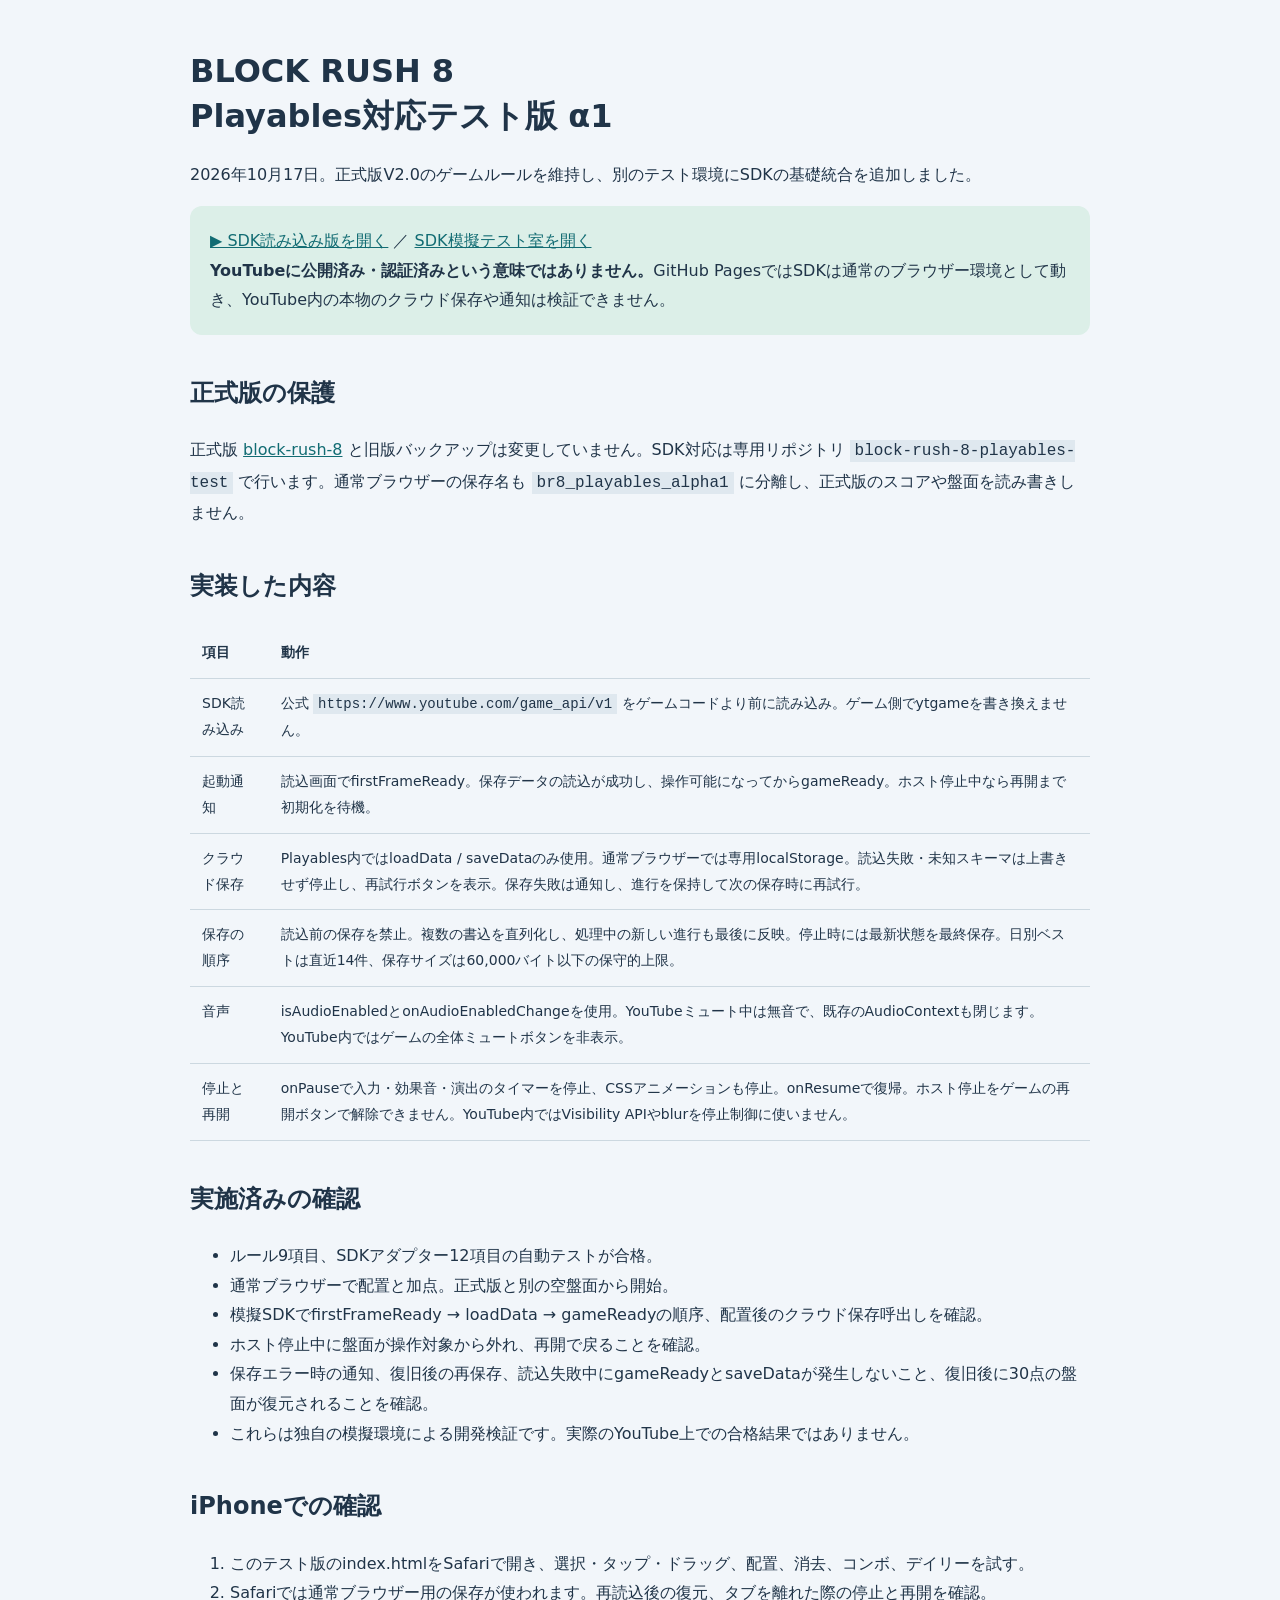
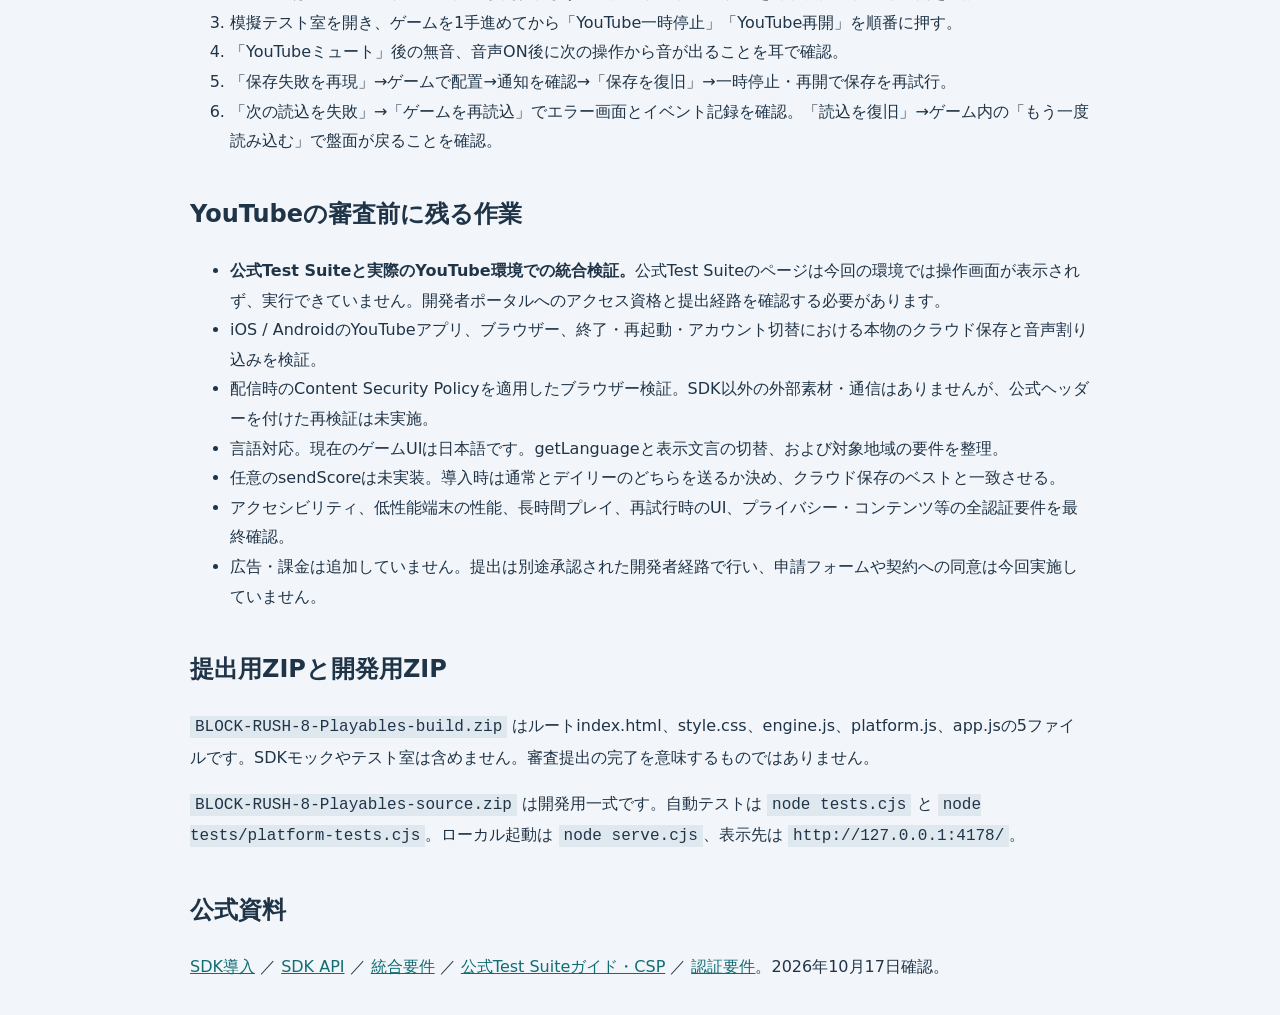
==== GUIDE.html @ 1813495d "Add isolated Playables SDK integration alpha and test lab" ====
<!doctype html><html lang="ja"><meta charset="utf-8"><meta name="viewport" content="width=device-width,initial-scale=1"><title>BLOCK RUSH 8 — Playables対応テストガイド</title><style>body{max-width:900px;margin:auto;padding:28px;font:16px/1.85 system-ui;background:#f2f6fa;color:#203448}a{color:#126c73}h1{line-height:1.4}h2{margin-top:36px}table{border-collapse:collapse;width:100%;font-size:14px}td,th{text-align:left;vertical-align:top;padding:12px;border-bottom:1px solid #ccd8e0}code{background:#dfe8ef;padding:2px 5px}.note{background:#dcefe8;border-radius:12px;padding:20px}</style>
<h1>BLOCK RUSH 8<br>Playables対応テスト版 α1</h1><p>2026年10月17日。正式版V2.0のゲームルールを維持し、別のテスト環境にSDKの基礎統合を追加しました。</p><p class="note"><a href="index.html">▶ SDK読み込み版を開く</a> ／ <a href="sdk-lab.html">SDK模擬テスト室を開く</a><br><b>YouTubeに公開済み・認証済みという意味ではありません。</b>GitHub PagesではSDKは通常のブラウザー環境として動き、YouTube内の本物のクラウド保存や通知は検証できません。</p>
<h2>正式版の保護</h2><p>正式版 <a href="https://kazumoriasahi-wq.github.io/block-rush-8/">block-rush-8</a> と旧版バックアップは変更していません。SDK対応は専用リポジトリ <code>block-rush-8-playables-test</code> で行います。通常ブラウザーの保存名も <code>br8_playables_alpha1</code> に分離し、正式版のスコアや盤面を読み書きしません。</p>
<h2>実装した内容</h2><table><tr><th>項目</th><th>動作</th></tr><tr><td>SDK読み込み</td><td>公式 <code>https://www.youtube.com/game_api/v1</code> をゲームコードより前に読み込み。ゲーム側でytgameを書き換えません。</td></tr><tr><td>起動通知</td><td>読込画面でfirstFrameReady。保存データの読込が成功し、操作可能になってからgameReady。ホスト停止中なら再開まで初期化を待機。</td></tr><tr><td>クラウド保存</td><td>Playables内ではloadData / saveDataのみ使用。通常ブラウザーでは専用localStorage。読込失敗・未知スキーマは上書きせず停止し、再試行ボタンを表示。保存失敗は通知し、進行を保持して次の保存時に再試行。</td></tr><tr><td>保存の順序</td><td>読込前の保存を禁止。複数の書込を直列化し、処理中の新しい進行も最後に反映。停止時には最新状態を最終保存。日別ベストは直近14件、保存サイズは60,000バイト以下の保守的上限。</td></tr><tr><td>音声</td><td>isAudioEnabledとonAudioEnabledChangeを使用。YouTubeミュート中は無音で、既存のAudioContextも閉じます。YouTube内ではゲームの全体ミュートボタンを非表示。</td></tr><tr><td>停止と再開</td><td>onPauseで入力・効果音・演出のタイマーを停止、CSSアニメーションも停止。onResumeで復帰。ホスト停止をゲームの再開ボタンで解除できません。YouTube内ではVisibility APIやblurを停止制御に使いません。</td></tr></table>
<h2>実施済みの確認</h2><ul><li>ルール9項目、SDKアダプター12項目の自動テストが合格。</li><li>通常ブラウザーで配置と加点。正式版と別の空盤面から開始。</li><li>模擬SDKでfirstFrameReady → loadData → gameReadyの順序、配置後のクラウド保存呼出しを確認。</li><li>ホスト停止中に盤面が操作対象から外れ、再開で戻ることを確認。</li><li>保存エラー時の通知、復旧後の再保存、読込失敗中にgameReadyとsaveDataが発生しないこと、復旧後に30点の盤面が復元されることを確認。</li><li>これらは独自の模擬環境による開発検証です。実際のYouTube上での合格結果ではありません。</li></ul>
<h2>iPhoneでの確認</h2><ol><li>このテスト版のindex.htmlをSafariで開き、選択・タップ・ドラッグ、配置、消去、コンボ、デイリーを試す。</li><li>Safariでは通常ブラウザー用の保存が使われます。再読込後の復元、タブを離れた際の停止と再開を確認。</li><li>模擬テスト室を開き、ゲームを1手進めてから「YouTube一時停止」「YouTube再開」を順番に押す。</li><li>「YouTubeミュート」後の無音、音声ON後に次の操作から音が出ることを耳で確認。</li><li>「保存失敗を再現」→ゲームで配置→通知を確認→「保存を復旧」→一時停止・再開で保存を再試行。</li><li>「次の読込を失敗」→「ゲームを再読込」でエラー画面とイベント記録を確認。「読込を復旧」→ゲーム内の「もう一度読み込む」で盤面が戻ることを確認。</li></ol>
<h2>YouTubeの審査前に残る作業</h2><ul><li><b>公式Test Suiteと実際のYouTube環境での統合検証。</b>公式Test Suiteのページは今回の環境では操作画面が表示されず、実行できていません。開発者ポータルへのアクセス資格と提出経路を確認する必要があります。</li><li>iOS / AndroidのYouTubeアプリ、ブラウザー、終了・再起動・アカウント切替における本物のクラウド保存と音声割り込みを検証。</li><li>配信時のContent Security Policyを適用したブラウザー検証。SDK以外の外部素材・通信はありませんが、公式ヘッダーを付けた再検証は未実施。</li><li>言語対応。現在のゲームUIは日本語です。getLanguageと表示文言の切替、および対象地域の要件を整理。</li><li>任意のsendScoreは未実装。導入時は通常とデイリーのどちらを送るか決め、クラウド保存のベストと一致させる。</li><li>アクセシビリティ、低性能端末の性能、長時間プレイ、再試行時のUI、プライバシー・コンテンツ等の全認証要件を最終確認。</li><li>広告・課金は追加していません。提出は別途承認された開発者経路で行い、申請フォームや契約への同意は今回実施していません。</li></ul>
<h2>提出用ZIPと開発用ZIP</h2><p><code>BLOCK-RUSH-8-Playables-build.zip</code> はルートindex.html、style.css、engine.js、platform.js、app.jsの5ファイルです。SDKモックやテスト室は含めません。審査提出の完了を意味するものではありません。</p><p><code>BLOCK-RUSH-8-Playables-source.zip</code> は開発用一式です。自動テストは <code>node tests.cjs</code> と <code>node tests/platform-tests.cjs</code>。ローカル起動は <code>node serve.cjs</code>、表示先は <code>http://127.0.0.1:4178/</code>。</p>
<h2>公式資料</h2><p><a href="https://developers.google.com/youtube/gaming/playables/reference/getting_started">SDK導入</a> ／ <a href="https://developers.google.com/youtube/gaming/playables/reference/sdk">SDK API</a> ／ <a href="https://developers.google.com/youtube/gaming/playables/certification/requirements_integration">統合要件</a> ／ <a href="https://developers.google.com/youtube/gaming/playables/reference/test_suite_guide">公式Test Suiteガイド・CSP</a> ／ <a href="https://developers.google.com/youtube/gaming/playables/certification/requirements">認証要件</a>。2026年10月17日確認。</p></html>
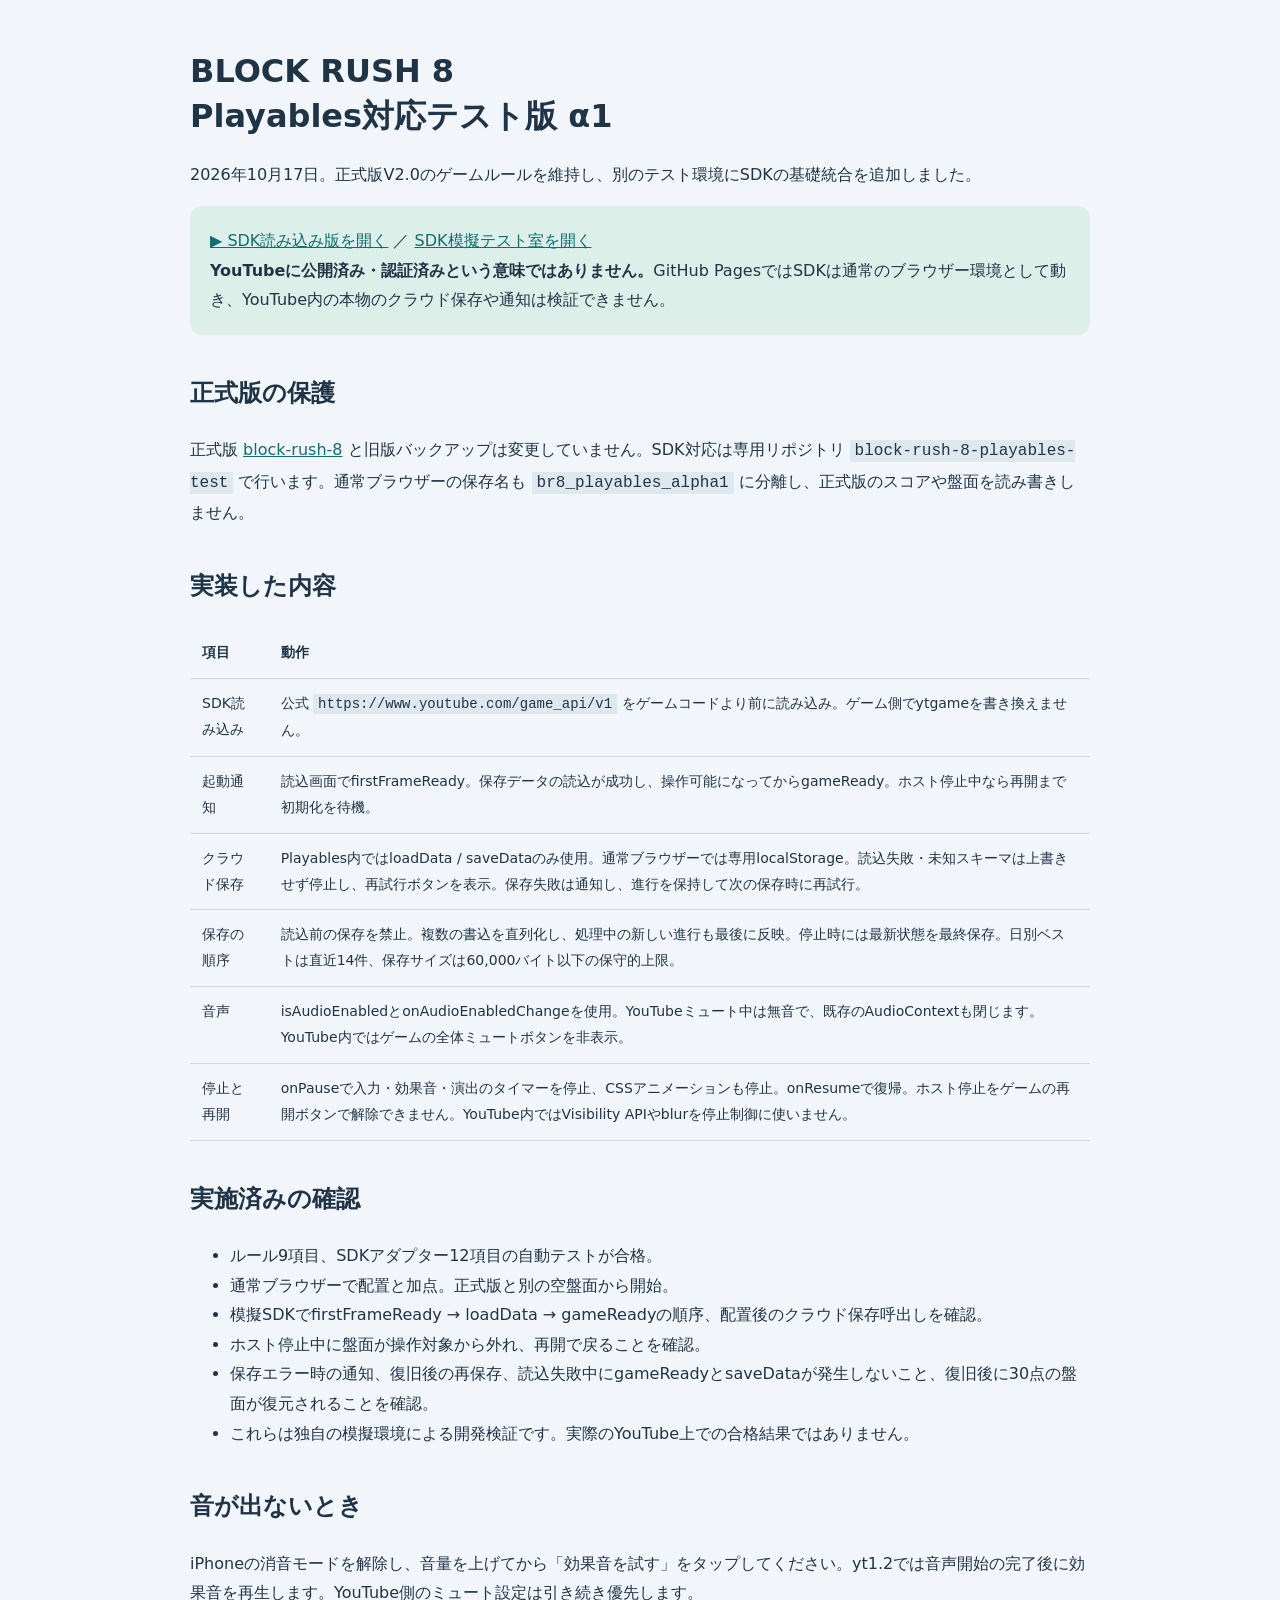
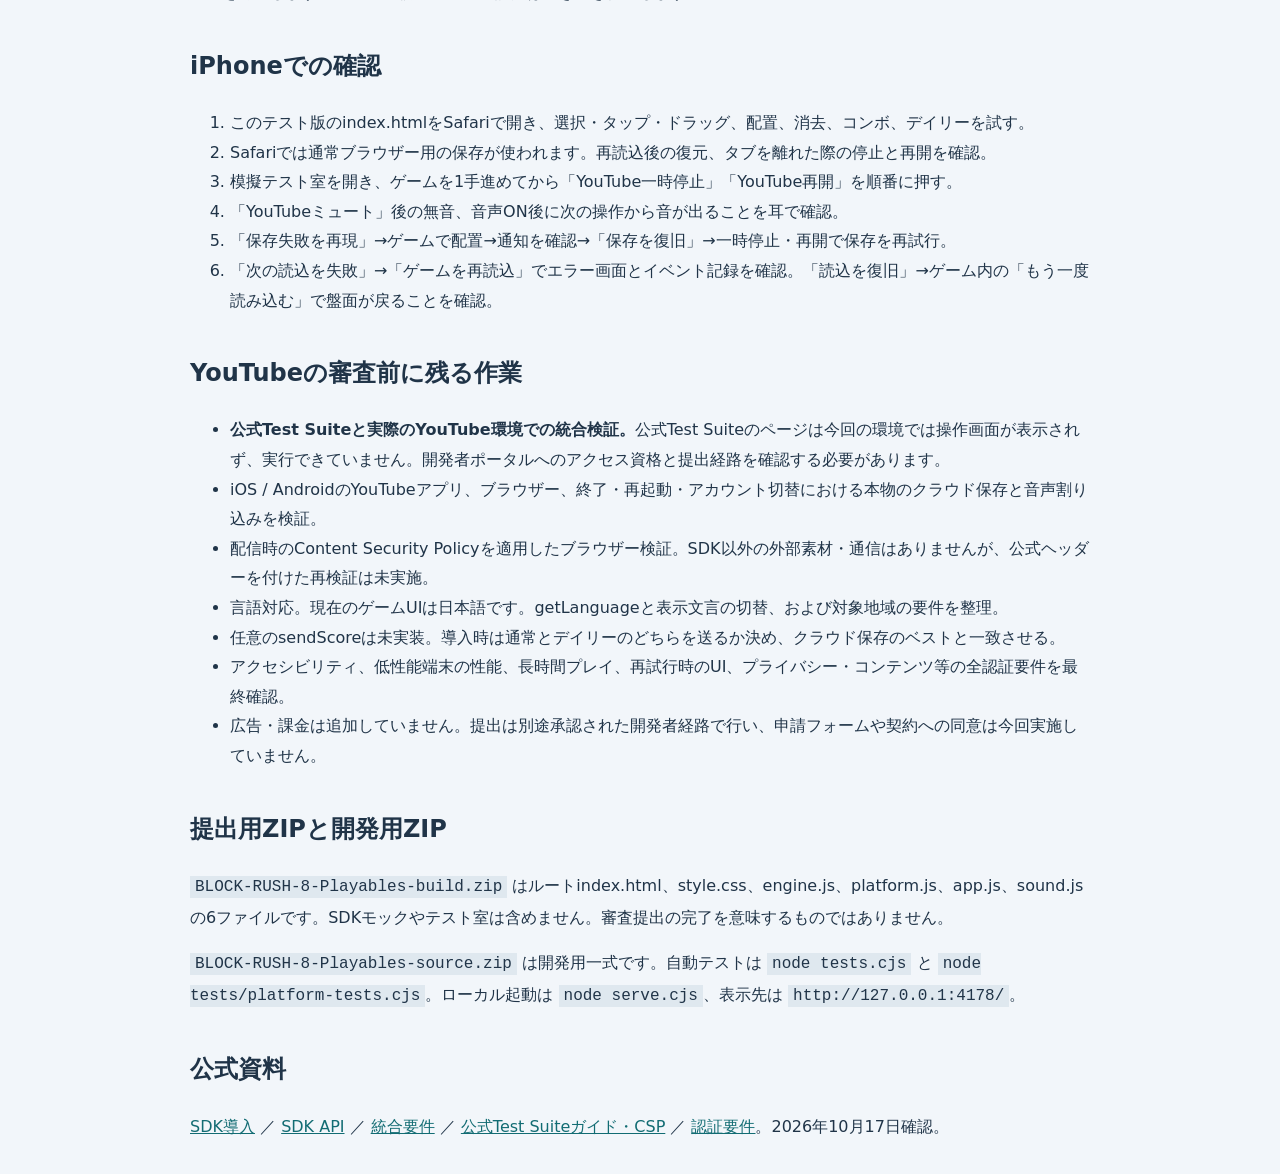
==== commit d4284df3: "Wait for audio resume before scheduling effects and add sound check" ====
--- a/GUIDE.html
+++ b/GUIDE.html
@@ -3,7 +3,7 @@
 <h2>正式版の保護</h2><p>正式版 <a href="https://kazumoriasahi-wq.github.io/block-rush-8/">block-rush-8</a> と旧版バックアップは変更していません。SDK対応は専用リポジトリ <code>block-rush-8-playables-test</code> で行います。通常ブラウザーの保存名も <code>br8_playables_alpha1</code> に分離し、正式版のスコアや盤面を読み書きしません。</p>
 <h2>実装した内容</h2><table><tr><th>項目</th><th>動作</th></tr><tr><td>SDK読み込み</td><td>公式 <code>https://www.youtube.com/game_api/v1</code> をゲームコードより前に読み込み。ゲーム側でytgameを書き換えません。</td></tr><tr><td>起動通知</td><td>読込画面でfirstFrameReady。保存データの読込が成功し、操作可能になってからgameReady。ホスト停止中なら再開まで初期化を待機。</td></tr><tr><td>クラウド保存</td><td>Playables内ではloadData / saveDataのみ使用。通常ブラウザーでは専用localStorage。読込失敗・未知スキーマは上書きせず停止し、再試行ボタンを表示。保存失敗は通知し、進行を保持して次の保存時に再試行。</td></tr><tr><td>保存の順序</td><td>読込前の保存を禁止。複数の書込を直列化し、処理中の新しい進行も最後に反映。停止時には最新状態を最終保存。日別ベストは直近14件、保存サイズは60,000バイト以下の保守的上限。</td></tr><tr><td>音声</td><td>isAudioEnabledとonAudioEnabledChangeを使用。YouTubeミュート中は無音で、既存のAudioContextも閉じます。YouTube内ではゲームの全体ミュートボタンを非表示。</td></tr><tr><td>停止と再開</td><td>onPauseで入力・効果音・演出のタイマーを停止、CSSアニメーションも停止。onResumeで復帰。ホスト停止をゲームの再開ボタンで解除できません。YouTube内ではVisibility APIやblurを停止制御に使いません。</td></tr></table>
 <h2>実施済みの確認</h2><ul><li>ルール9項目、SDKアダプター12項目の自動テストが合格。</li><li>通常ブラウザーで配置と加点。正式版と別の空盤面から開始。</li><li>模擬SDKでfirstFrameReady → loadData → gameReadyの順序、配置後のクラウド保存呼出しを確認。</li><li>ホスト停止中に盤面が操作対象から外れ、再開で戻ることを確認。</li><li>保存エラー時の通知、復旧後の再保存、読込失敗中にgameReadyとsaveDataが発生しないこと、復旧後に30点の盤面が復元されることを確認。</li><li>これらは独自の模擬環境による開発検証です。実際のYouTube上での合格結果ではありません。</li></ul>
-<h2>iPhoneでの確認</h2><ol><li>このテスト版のindex.htmlをSafariで開き、選択・タップ・ドラッグ、配置、消去、コンボ、デイリーを試す。</li><li>Safariでは通常ブラウザー用の保存が使われます。再読込後の復元、タブを離れた際の停止と再開を確認。</li><li>模擬テスト室を開き、ゲームを1手進めてから「YouTube一時停止」「YouTube再開」を順番に押す。</li><li>「YouTubeミュート」後の無音、音声ON後に次の操作から音が出ることを耳で確認。</li><li>「保存失敗を再現」→ゲームで配置→通知を確認→「保存を復旧」→一時停止・再開で保存を再試行。</li><li>「次の読込を失敗」→「ゲームを再読込」でエラー画面とイベント記録を確認。「読込を復旧」→ゲーム内の「もう一度読み込む」で盤面が戻ることを確認。</li></ol>
+<h2>音が出ないとき</h2><p>iPhoneの消音モードを解除し、音量を上げてから「効果音を試す」をタップしてください。yt1.2では音声開始の完了後に効果音を再生します。YouTube側のミュート設定は引き続き優先します。</p><h2>iPhoneでの確認</h2><ol><li>このテスト版のindex.htmlをSafariで開き、選択・タップ・ドラッグ、配置、消去、コンボ、デイリーを試す。</li><li>Safariでは通常ブラウザー用の保存が使われます。再読込後の復元、タブを離れた際の停止と再開を確認。</li><li>模擬テスト室を開き、ゲームを1手進めてから「YouTube一時停止」「YouTube再開」を順番に押す。</li><li>「YouTubeミュート」後の無音、音声ON後に次の操作から音が出ることを耳で確認。</li><li>「保存失敗を再現」→ゲームで配置→通知を確認→「保存を復旧」→一時停止・再開で保存を再試行。</li><li>「次の読込を失敗」→「ゲームを再読込」でエラー画面とイベント記録を確認。「読込を復旧」→ゲーム内の「もう一度読み込む」で盤面が戻ることを確認。</li></ol>
 <h2>YouTubeの審査前に残る作業</h2><ul><li><b>公式Test Suiteと実際のYouTube環境での統合検証。</b>公式Test Suiteのページは今回の環境では操作画面が表示されず、実行できていません。開発者ポータルへのアクセス資格と提出経路を確認する必要があります。</li><li>iOS / AndroidのYouTubeアプリ、ブラウザー、終了・再起動・アカウント切替における本物のクラウド保存と音声割り込みを検証。</li><li>配信時のContent Security Policyを適用したブラウザー検証。SDK以外の外部素材・通信はありませんが、公式ヘッダーを付けた再検証は未実施。</li><li>言語対応。現在のゲームUIは日本語です。getLanguageと表示文言の切替、および対象地域の要件を整理。</li><li>任意のsendScoreは未実装。導入時は通常とデイリーのどちらを送るか決め、クラウド保存のベストと一致させる。</li><li>アクセシビリティ、低性能端末の性能、長時間プレイ、再試行時のUI、プライバシー・コンテンツ等の全認証要件を最終確認。</li><li>広告・課金は追加していません。提出は別途承認された開発者経路で行い、申請フォームや契約への同意は今回実施していません。</li></ul>
-<h2>提出用ZIPと開発用ZIP</h2><p><code>BLOCK-RUSH-8-Playables-build.zip</code> はルートindex.html、style.css、engine.js、platform.js、app.jsの5ファイルです。SDKモックやテスト室は含めません。審査提出の完了を意味するものではありません。</p><p><code>BLOCK-RUSH-8-Playables-source.zip</code> は開発用一式です。自動テストは <code>node tests.cjs</code> と <code>node tests/platform-tests.cjs</code>。ローカル起動は <code>node serve.cjs</code>、表示先は <code>http://127.0.0.1:4178/</code>。</p>
+<h2>提出用ZIPと開発用ZIP</h2><p><code>BLOCK-RUSH-8-Playables-build.zip</code> はルートindex.html、style.css、engine.js、platform.js、app.js、sound.jsの6ファイルです。SDKモックやテスト室は含めません。審査提出の完了を意味するものではありません。</p><p><code>BLOCK-RUSH-8-Playables-source.zip</code> は開発用一式です。自動テストは <code>node tests.cjs</code> と <code>node tests/platform-tests.cjs</code>。ローカル起動は <code>node serve.cjs</code>、表示先は <code>http://127.0.0.1:4178/</code>。</p>
 <h2>公式資料</h2><p><a href="https://developers.google.com/youtube/gaming/playables/reference/getting_started">SDK導入</a> ／ <a href="https://developers.google.com/youtube/gaming/playables/reference/sdk">SDK API</a> ／ <a href="https://developers.google.com/youtube/gaming/playables/certification/requirements_integration">統合要件</a> ／ <a href="https://developers.google.com/youtube/gaming/playables/reference/test_suite_guide">公式Test Suiteガイド・CSP</a> ／ <a href="https://developers.google.com/youtube/gaming/playables/certification/requirements">認証要件</a>。2026年10月17日確認。</p></html>
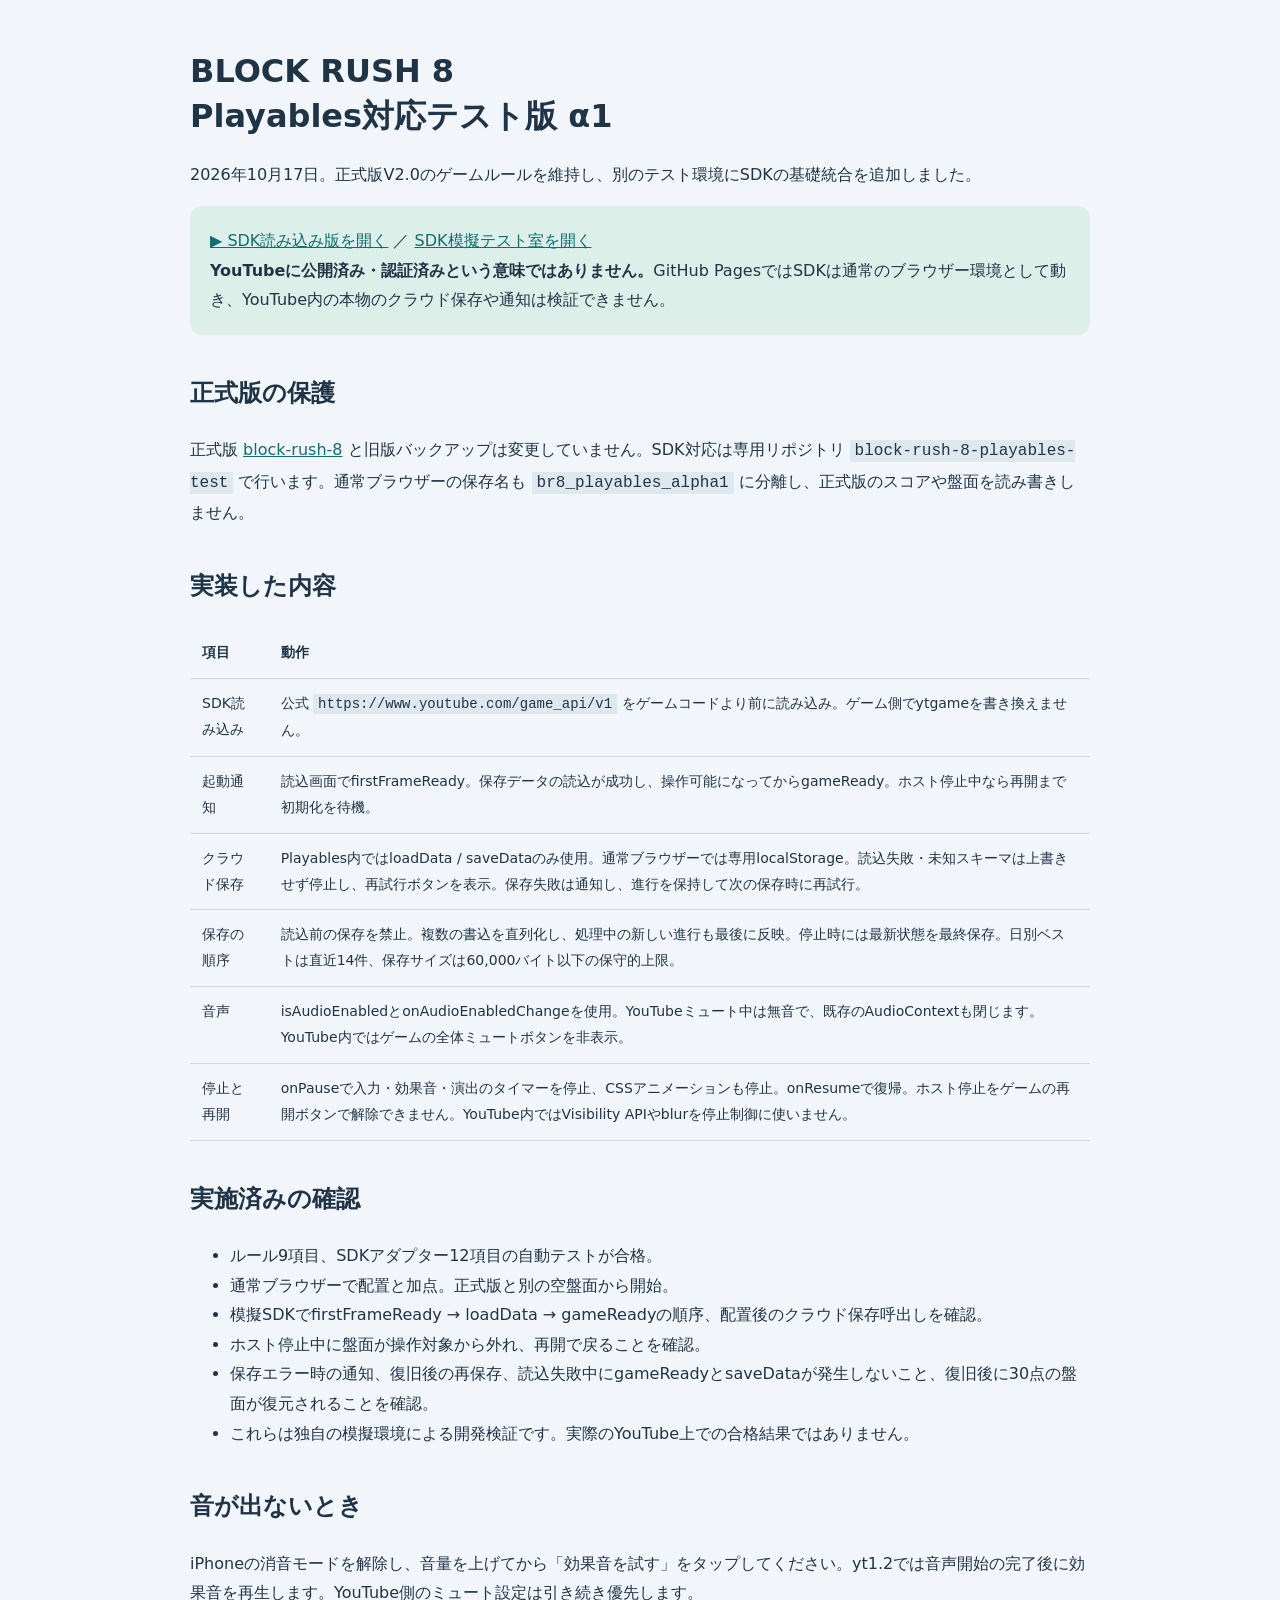
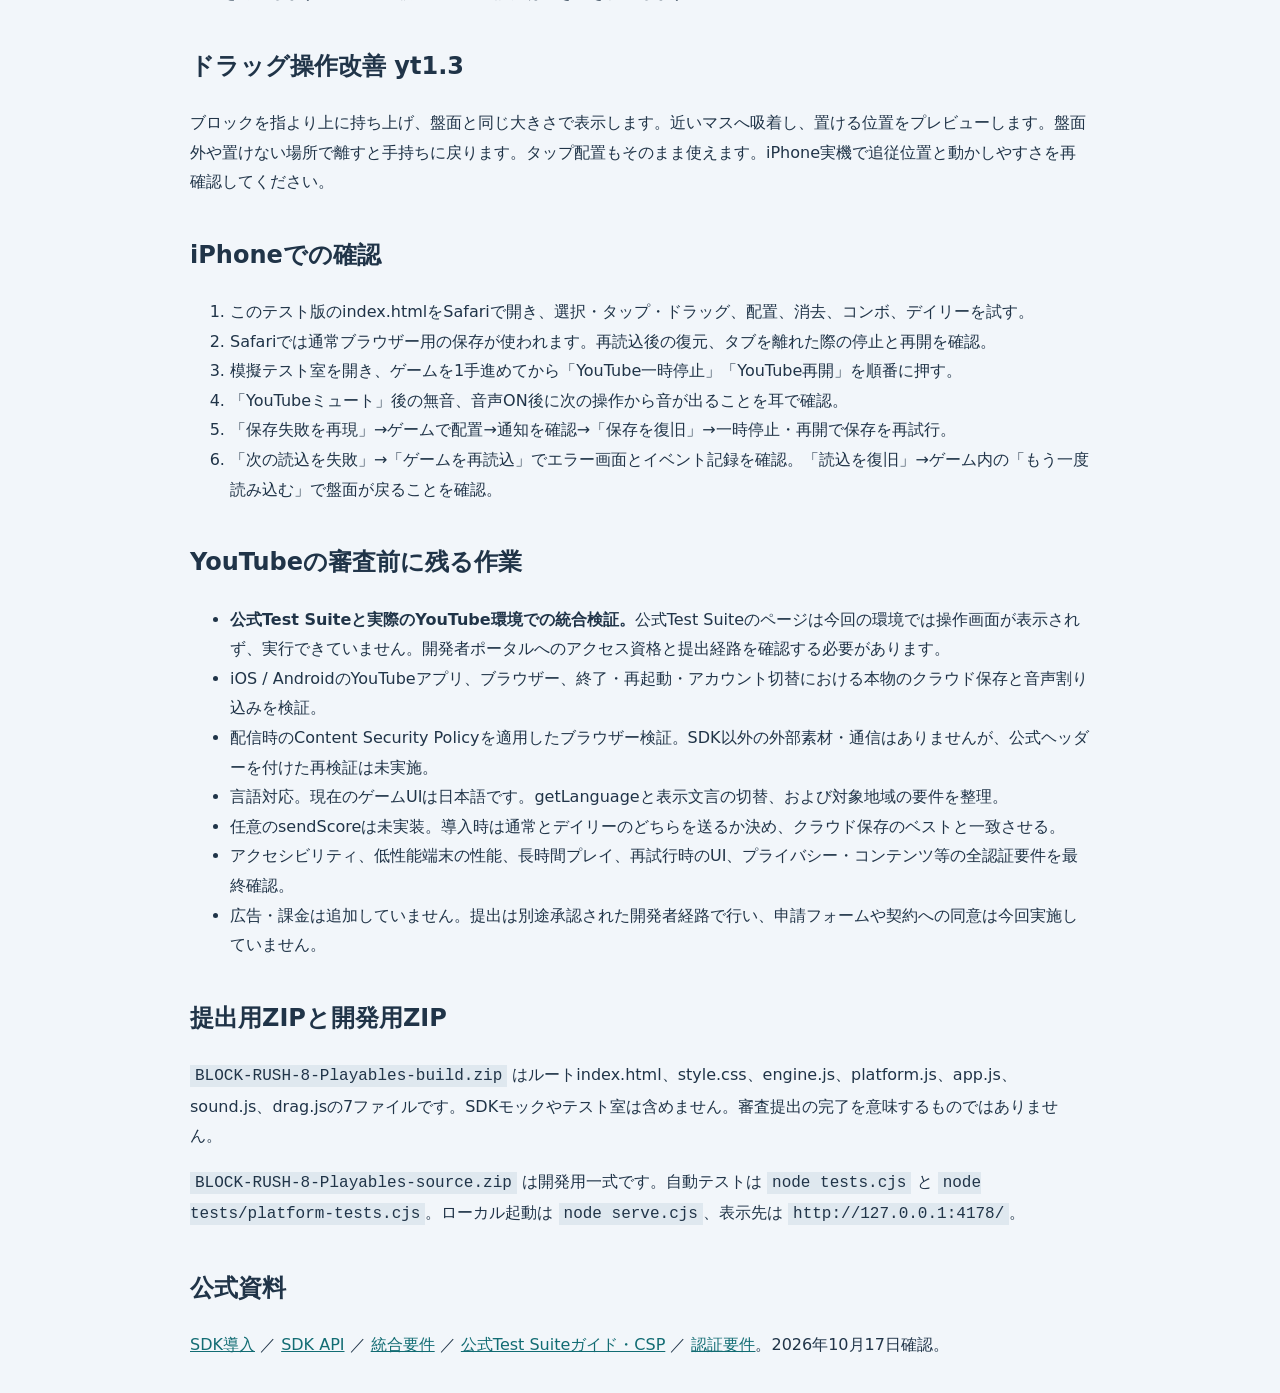
==== commit ba2cd8f4: "Improve drag feel with lifted full-size pieces and snapping" ====
--- a/GUIDE.html
+++ b/GUIDE.html
@@ -3,7 +3,7 @@
 <h2>正式版の保護</h2><p>正式版 <a href="https://kazumoriasahi-wq.github.io/block-rush-8/">block-rush-8</a> と旧版バックアップは変更していません。SDK対応は専用リポジトリ <code>block-rush-8-playables-test</code> で行います。通常ブラウザーの保存名も <code>br8_playables_alpha1</code> に分離し、正式版のスコアや盤面を読み書きしません。</p>
 <h2>実装した内容</h2><table><tr><th>項目</th><th>動作</th></tr><tr><td>SDK読み込み</td><td>公式 <code>https://www.youtube.com/game_api/v1</code> をゲームコードより前に読み込み。ゲーム側でytgameを書き換えません。</td></tr><tr><td>起動通知</td><td>読込画面でfirstFrameReady。保存データの読込が成功し、操作可能になってからgameReady。ホスト停止中なら再開まで初期化を待機。</td></tr><tr><td>クラウド保存</td><td>Playables内ではloadData / saveDataのみ使用。通常ブラウザーでは専用localStorage。読込失敗・未知スキーマは上書きせず停止し、再試行ボタンを表示。保存失敗は通知し、進行を保持して次の保存時に再試行。</td></tr><tr><td>保存の順序</td><td>読込前の保存を禁止。複数の書込を直列化し、処理中の新しい進行も最後に反映。停止時には最新状態を最終保存。日別ベストは直近14件、保存サイズは60,000バイト以下の保守的上限。</td></tr><tr><td>音声</td><td>isAudioEnabledとonAudioEnabledChangeを使用。YouTubeミュート中は無音で、既存のAudioContextも閉じます。YouTube内ではゲームの全体ミュートボタンを非表示。</td></tr><tr><td>停止と再開</td><td>onPauseで入力・効果音・演出のタイマーを停止、CSSアニメーションも停止。onResumeで復帰。ホスト停止をゲームの再開ボタンで解除できません。YouTube内ではVisibility APIやblurを停止制御に使いません。</td></tr></table>
 <h2>実施済みの確認</h2><ul><li>ルール9項目、SDKアダプター12項目の自動テストが合格。</li><li>通常ブラウザーで配置と加点。正式版と別の空盤面から開始。</li><li>模擬SDKでfirstFrameReady → loadData → gameReadyの順序、配置後のクラウド保存呼出しを確認。</li><li>ホスト停止中に盤面が操作対象から外れ、再開で戻ることを確認。</li><li>保存エラー時の通知、復旧後の再保存、読込失敗中にgameReadyとsaveDataが発生しないこと、復旧後に30点の盤面が復元されることを確認。</li><li>これらは独自の模擬環境による開発検証です。実際のYouTube上での合格結果ではありません。</li></ul>
-<h2>音が出ないとき</h2><p>iPhoneの消音モードを解除し、音量を上げてから「効果音を試す」をタップしてください。yt1.2では音声開始の完了後に効果音を再生します。YouTube側のミュート設定は引き続き優先します。</p><h2>iPhoneでの確認</h2><ol><li>このテスト版のindex.htmlをSafariで開き、選択・タップ・ドラッグ、配置、消去、コンボ、デイリーを試す。</li><li>Safariでは通常ブラウザー用の保存が使われます。再読込後の復元、タブを離れた際の停止と再開を確認。</li><li>模擬テスト室を開き、ゲームを1手進めてから「YouTube一時停止」「YouTube再開」を順番に押す。</li><li>「YouTubeミュート」後の無音、音声ON後に次の操作から音が出ることを耳で確認。</li><li>「保存失敗を再現」→ゲームで配置→通知を確認→「保存を復旧」→一時停止・再開で保存を再試行。</li><li>「次の読込を失敗」→「ゲームを再読込」でエラー画面とイベント記録を確認。「読込を復旧」→ゲーム内の「もう一度読み込む」で盤面が戻ることを確認。</li></ol>
+<h2>音が出ないとき</h2><p>iPhoneの消音モードを解除し、音量を上げてから「効果音を試す」をタップしてください。yt1.2では音声開始の完了後に効果音を再生します。YouTube側のミュート設定は引き続き優先します。</p><h2>ドラッグ操作改善 yt1.3</h2><p>ブロックを指より上に持ち上げ、盤面と同じ大きさで表示します。近いマスへ吸着し、置ける位置をプレビューします。盤面外や置けない場所で離すと手持ちに戻ります。タップ配置もそのまま使えます。iPhone実機で追従位置と動かしやすさを再確認してください。</p><h2>iPhoneでの確認</h2><ol><li>このテスト版のindex.htmlをSafariで開き、選択・タップ・ドラッグ、配置、消去、コンボ、デイリーを試す。</li><li>Safariでは通常ブラウザー用の保存が使われます。再読込後の復元、タブを離れた際の停止と再開を確認。</li><li>模擬テスト室を開き、ゲームを1手進めてから「YouTube一時停止」「YouTube再開」を順番に押す。</li><li>「YouTubeミュート」後の無音、音声ON後に次の操作から音が出ることを耳で確認。</li><li>「保存失敗を再現」→ゲームで配置→通知を確認→「保存を復旧」→一時停止・再開で保存を再試行。</li><li>「次の読込を失敗」→「ゲームを再読込」でエラー画面とイベント記録を確認。「読込を復旧」→ゲーム内の「もう一度読み込む」で盤面が戻ることを確認。</li></ol>
 <h2>YouTubeの審査前に残る作業</h2><ul><li><b>公式Test Suiteと実際のYouTube環境での統合検証。</b>公式Test Suiteのページは今回の環境では操作画面が表示されず、実行できていません。開発者ポータルへのアクセス資格と提出経路を確認する必要があります。</li><li>iOS / AndroidのYouTubeアプリ、ブラウザー、終了・再起動・アカウント切替における本物のクラウド保存と音声割り込みを検証。</li><li>配信時のContent Security Policyを適用したブラウザー検証。SDK以外の外部素材・通信はありませんが、公式ヘッダーを付けた再検証は未実施。</li><li>言語対応。現在のゲームUIは日本語です。getLanguageと表示文言の切替、および対象地域の要件を整理。</li><li>任意のsendScoreは未実装。導入時は通常とデイリーのどちらを送るか決め、クラウド保存のベストと一致させる。</li><li>アクセシビリティ、低性能端末の性能、長時間プレイ、再試行時のUI、プライバシー・コンテンツ等の全認証要件を最終確認。</li><li>広告・課金は追加していません。提出は別途承認された開発者経路で行い、申請フォームや契約への同意は今回実施していません。</li></ul>
-<h2>提出用ZIPと開発用ZIP</h2><p><code>BLOCK-RUSH-8-Playables-build.zip</code> はルートindex.html、style.css、engine.js、platform.js、app.js、sound.jsの6ファイルです。SDKモックやテスト室は含めません。審査提出の完了を意味するものではありません。</p><p><code>BLOCK-RUSH-8-Playables-source.zip</code> は開発用一式です。自動テストは <code>node tests.cjs</code> と <code>node tests/platform-tests.cjs</code>。ローカル起動は <code>node serve.cjs</code>、表示先は <code>http://127.0.0.1:4178/</code>。</p>
+<h2>提出用ZIPと開発用ZIP</h2><p><code>BLOCK-RUSH-8-Playables-build.zip</code> はルートindex.html、style.css、engine.js、platform.js、app.js、sound.js、drag.jsの7ファイルです。SDKモックやテスト室は含めません。審査提出の完了を意味するものではありません。</p><p><code>BLOCK-RUSH-8-Playables-source.zip</code> は開発用一式です。自動テストは <code>node tests.cjs</code> と <code>node tests/platform-tests.cjs</code>。ローカル起動は <code>node serve.cjs</code>、表示先は <code>http://127.0.0.1:4178/</code>。</p>
 <h2>公式資料</h2><p><a href="https://developers.google.com/youtube/gaming/playables/reference/getting_started">SDK導入</a> ／ <a href="https://developers.google.com/youtube/gaming/playables/reference/sdk">SDK API</a> ／ <a href="https://developers.google.com/youtube/gaming/playables/certification/requirements_integration">統合要件</a> ／ <a href="https://developers.google.com/youtube/gaming/playables/reference/test_suite_guide">公式Test Suiteガイド・CSP</a> ／ <a href="https://developers.google.com/youtube/gaming/playables/certification/requirements">認証要件</a>。2026年10月17日確認。</p></html>
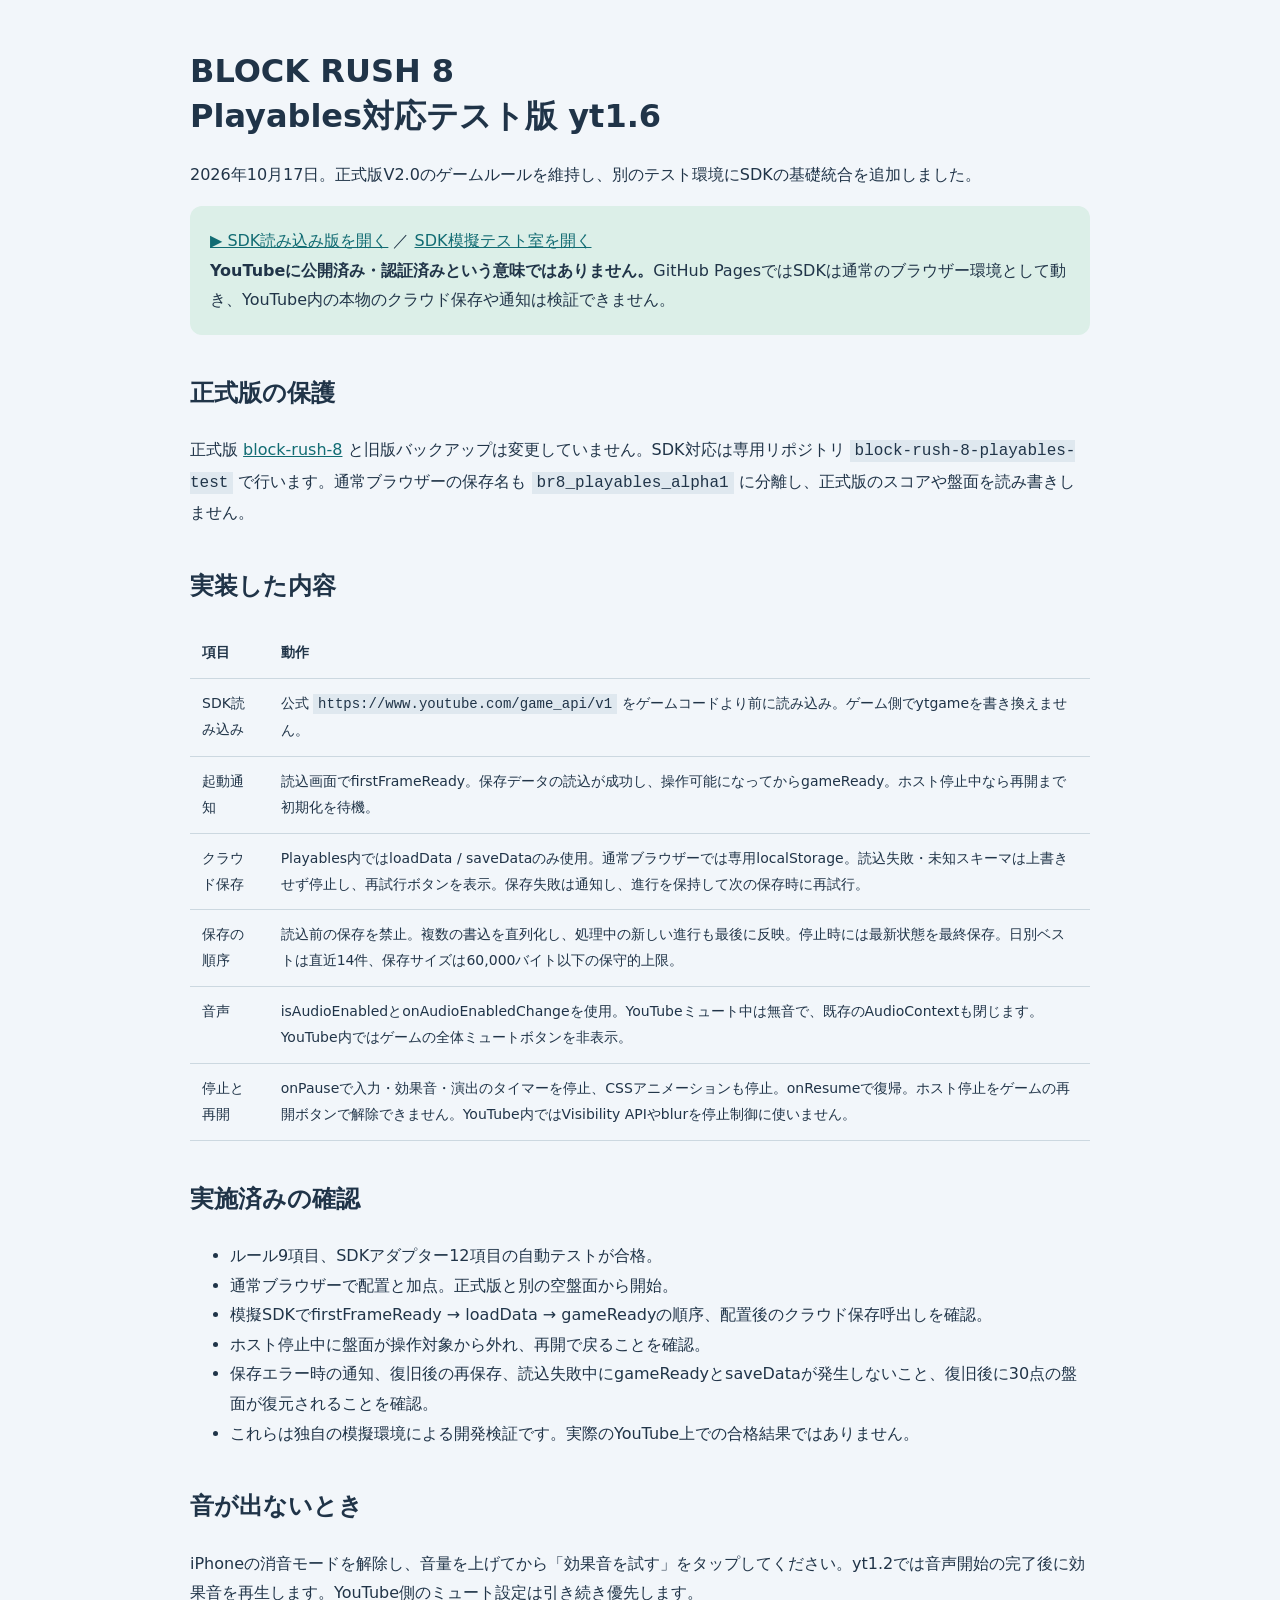
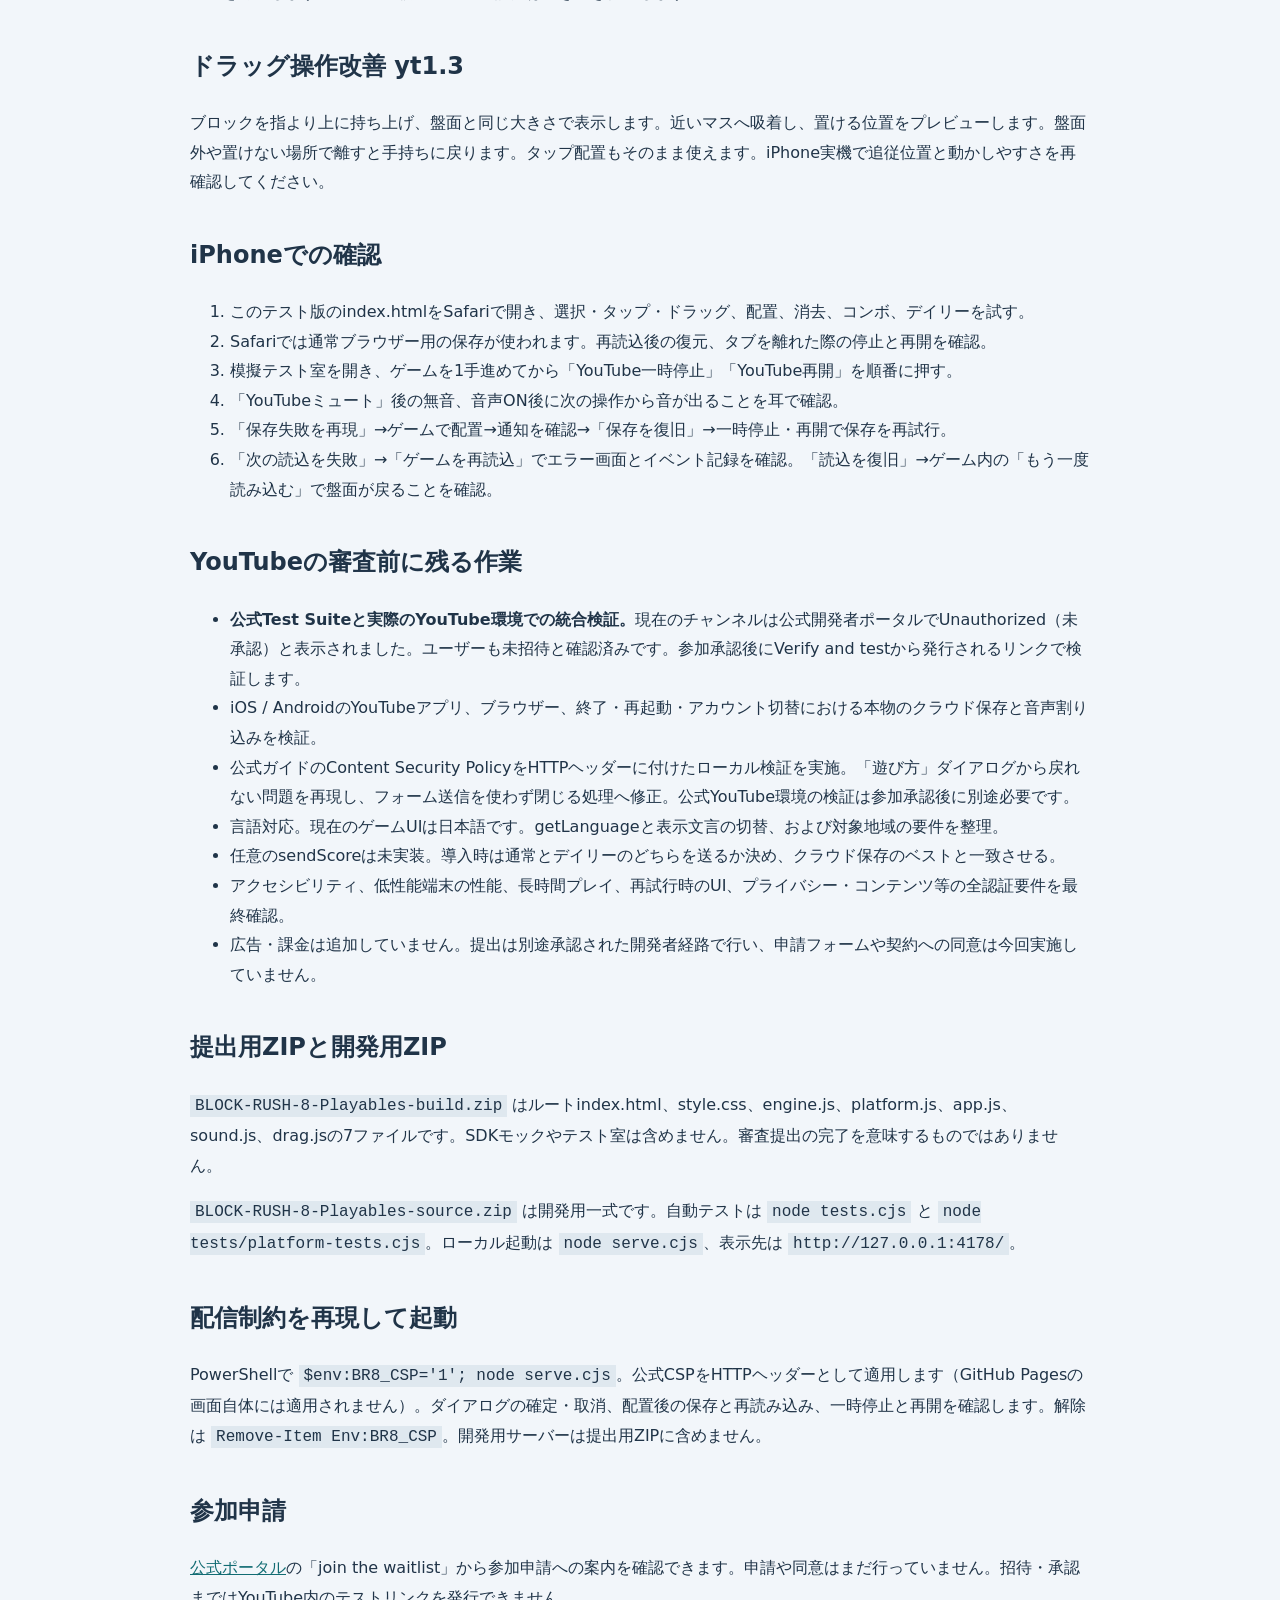
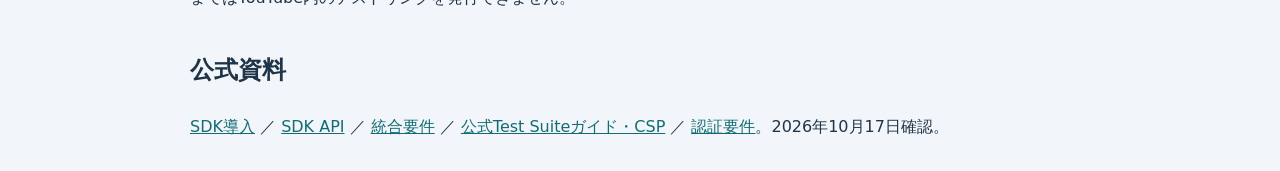
==== commit dc36932f: "Fix dialogs under YouTube CSP sandbox and document portal readiness" ====
--- a/GUIDE.html
+++ b/GUIDE.html
@@ -1,9 +1,9 @@
 <!doctype html><html lang="ja"><meta charset="utf-8"><meta name="viewport" content="width=device-width,initial-scale=1"><title>BLOCK RUSH 8 — Playables対応テストガイド</title><style>body{max-width:900px;margin:auto;padding:28px;font:16px/1.85 system-ui;background:#f2f6fa;color:#203448}a{color:#126c73}h1{line-height:1.4}h2{margin-top:36px}table{border-collapse:collapse;width:100%;font-size:14px}td,th{text-align:left;vertical-align:top;padding:12px;border-bottom:1px solid #ccd8e0}code{background:#dfe8ef;padding:2px 5px}.note{background:#dcefe8;border-radius:12px;padding:20px}</style>
-<h1>BLOCK RUSH 8<br>Playables対応テスト版 α1</h1><p>2026年10月17日。正式版V2.0のゲームルールを維持し、別のテスト環境にSDKの基礎統合を追加しました。</p><p class="note"><a href="index.html">▶ SDK読み込み版を開く</a> ／ <a href="sdk-lab.html">SDK模擬テスト室を開く</a><br><b>YouTubeに公開済み・認証済みという意味ではありません。</b>GitHub PagesではSDKは通常のブラウザー環境として動き、YouTube内の本物のクラウド保存や通知は検証できません。</p>
+<h1>BLOCK RUSH 8<br>Playables対応テスト版 yt1.6</h1><p>2026年10月17日。正式版V2.0のゲームルールを維持し、別のテスト環境にSDKの基礎統合を追加しました。</p><p class="note"><a href="index.html">▶ SDK読み込み版を開く</a> ／ <a href="sdk-lab.html">SDK模擬テスト室を開く</a><br><b>YouTubeに公開済み・認証済みという意味ではありません。</b>GitHub PagesではSDKは通常のブラウザー環境として動き、YouTube内の本物のクラウド保存や通知は検証できません。</p>
 <h2>正式版の保護</h2><p>正式版 <a href="https://kazumoriasahi-wq.github.io/block-rush-8/">block-rush-8</a> と旧版バックアップは変更していません。SDK対応は専用リポジトリ <code>block-rush-8-playables-test</code> で行います。通常ブラウザーの保存名も <code>br8_playables_alpha1</code> に分離し、正式版のスコアや盤面を読み書きしません。</p>
 <h2>実装した内容</h2><table><tr><th>項目</th><th>動作</th></tr><tr><td>SDK読み込み</td><td>公式 <code>https://www.youtube.com/game_api/v1</code> をゲームコードより前に読み込み。ゲーム側でytgameを書き換えません。</td></tr><tr><td>起動通知</td><td>読込画面でfirstFrameReady。保存データの読込が成功し、操作可能になってからgameReady。ホスト停止中なら再開まで初期化を待機。</td></tr><tr><td>クラウド保存</td><td>Playables内ではloadData / saveDataのみ使用。通常ブラウザーでは専用localStorage。読込失敗・未知スキーマは上書きせず停止し、再試行ボタンを表示。保存失敗は通知し、進行を保持して次の保存時に再試行。</td></tr><tr><td>保存の順序</td><td>読込前の保存を禁止。複数の書込を直列化し、処理中の新しい進行も最後に反映。停止時には最新状態を最終保存。日別ベストは直近14件、保存サイズは60,000バイト以下の保守的上限。</td></tr><tr><td>音声</td><td>isAudioEnabledとonAudioEnabledChangeを使用。YouTubeミュート中は無音で、既存のAudioContextも閉じます。YouTube内ではゲームの全体ミュートボタンを非表示。</td></tr><tr><td>停止と再開</td><td>onPauseで入力・効果音・演出のタイマーを停止、CSSアニメーションも停止。onResumeで復帰。ホスト停止をゲームの再開ボタンで解除できません。YouTube内ではVisibility APIやblurを停止制御に使いません。</td></tr></table>
 <h2>実施済みの確認</h2><ul><li>ルール9項目、SDKアダプター12項目の自動テストが合格。</li><li>通常ブラウザーで配置と加点。正式版と別の空盤面から開始。</li><li>模擬SDKでfirstFrameReady → loadData → gameReadyの順序、配置後のクラウド保存呼出しを確認。</li><li>ホスト停止中に盤面が操作対象から外れ、再開で戻ることを確認。</li><li>保存エラー時の通知、復旧後の再保存、読込失敗中にgameReadyとsaveDataが発生しないこと、復旧後に30点の盤面が復元されることを確認。</li><li>これらは独自の模擬環境による開発検証です。実際のYouTube上での合格結果ではありません。</li></ul>
 <h2>音が出ないとき</h2><p>iPhoneの消音モードを解除し、音量を上げてから「効果音を試す」をタップしてください。yt1.2では音声開始の完了後に効果音を再生します。YouTube側のミュート設定は引き続き優先します。</p><h2>ドラッグ操作改善 yt1.3</h2><p>ブロックを指より上に持ち上げ、盤面と同じ大きさで表示します。近いマスへ吸着し、置ける位置をプレビューします。盤面外や置けない場所で離すと手持ちに戻ります。タップ配置もそのまま使えます。iPhone実機で追従位置と動かしやすさを再確認してください。</p><h2>iPhoneでの確認</h2><ol><li>このテスト版のindex.htmlをSafariで開き、選択・タップ・ドラッグ、配置、消去、コンボ、デイリーを試す。</li><li>Safariでは通常ブラウザー用の保存が使われます。再読込後の復元、タブを離れた際の停止と再開を確認。</li><li>模擬テスト室を開き、ゲームを1手進めてから「YouTube一時停止」「YouTube再開」を順番に押す。</li><li>「YouTubeミュート」後の無音、音声ON後に次の操作から音が出ることを耳で確認。</li><li>「保存失敗を再現」→ゲームで配置→通知を確認→「保存を復旧」→一時停止・再開で保存を再試行。</li><li>「次の読込を失敗」→「ゲームを再読込」でエラー画面とイベント記録を確認。「読込を復旧」→ゲーム内の「もう一度読み込む」で盤面が戻ることを確認。</li></ol>
-<h2>YouTubeの審査前に残る作業</h2><ul><li><b>公式Test Suiteと実際のYouTube環境での統合検証。</b>公式Test Suiteのページは今回の環境では操作画面が表示されず、実行できていません。開発者ポータルへのアクセス資格と提出経路を確認する必要があります。</li><li>iOS / AndroidのYouTubeアプリ、ブラウザー、終了・再起動・アカウント切替における本物のクラウド保存と音声割り込みを検証。</li><li>配信時のContent Security Policyを適用したブラウザー検証。SDK以外の外部素材・通信はありませんが、公式ヘッダーを付けた再検証は未実施。</li><li>言語対応。現在のゲームUIは日本語です。getLanguageと表示文言の切替、および対象地域の要件を整理。</li><li>任意のsendScoreは未実装。導入時は通常とデイリーのどちらを送るか決め、クラウド保存のベストと一致させる。</li><li>アクセシビリティ、低性能端末の性能、長時間プレイ、再試行時のUI、プライバシー・コンテンツ等の全認証要件を最終確認。</li><li>広告・課金は追加していません。提出は別途承認された開発者経路で行い、申請フォームや契約への同意は今回実施していません。</li></ul>
+<h2>YouTubeの審査前に残る作業</h2><ul><li><b>公式Test Suiteと実際のYouTube環境での統合検証。</b>現在のチャンネルは公式開発者ポータルでUnauthorized（未承認）と表示されました。ユーザーも未招待と確認済みです。参加承認後にVerify and testから発行されるリンクで検証します。</li><li>iOS / AndroidのYouTubeアプリ、ブラウザー、終了・再起動・アカウント切替における本物のクラウド保存と音声割り込みを検証。</li><li>公式ガイドのContent Security PolicyをHTTPヘッダーに付けたローカル検証を実施。「遊び方」ダイアログから戻れない問題を再現し、フォーム送信を使わず閉じる処理へ修正。公式YouTube環境の検証は参加承認後に別途必要です。</li><li>言語対応。現在のゲームUIは日本語です。getLanguageと表示文言の切替、および対象地域の要件を整理。</li><li>任意のsendScoreは未実装。導入時は通常とデイリーのどちらを送るか決め、クラウド保存のベストと一致させる。</li><li>アクセシビリティ、低性能端末の性能、長時間プレイ、再試行時のUI、プライバシー・コンテンツ等の全認証要件を最終確認。</li><li>広告・課金は追加していません。提出は別途承認された開発者経路で行い、申請フォームや契約への同意は今回実施していません。</li></ul>
 <h2>提出用ZIPと開発用ZIP</h2><p><code>BLOCK-RUSH-8-Playables-build.zip</code> はルートindex.html、style.css、engine.js、platform.js、app.js、sound.js、drag.jsの7ファイルです。SDKモックやテスト室は含めません。審査提出の完了を意味するものではありません。</p><p><code>BLOCK-RUSH-8-Playables-source.zip</code> は開発用一式です。自動テストは <code>node tests.cjs</code> と <code>node tests/platform-tests.cjs</code>。ローカル起動は <code>node serve.cjs</code>、表示先は <code>http://127.0.0.1:4178/</code>。</p>
-<h2>公式資料</h2><p><a href="https://developers.google.com/youtube/gaming/playables/reference/getting_started">SDK導入</a> ／ <a href="https://developers.google.com/youtube/gaming/playables/reference/sdk">SDK API</a> ／ <a href="https://developers.google.com/youtube/gaming/playables/certification/requirements_integration">統合要件</a> ／ <a href="https://developers.google.com/youtube/gaming/playables/reference/test_suite_guide">公式Test Suiteガイド・CSP</a> ／ <a href="https://developers.google.com/youtube/gaming/playables/certification/requirements">認証要件</a>。2026年10月17日確認。</p></html>
+<h2>配信制約を再現して起動</h2><p>PowerShellで <code>$env:BR8_CSP='1'; node serve.cjs</code>。公式CSPをHTTPヘッダーとして適用します（GitHub Pagesの画面自体には適用されません）。ダイアログの確定・取消、配置後の保存と再読み込み、一時停止と再開を確認します。解除は <code>Remove-Item Env:BR8_CSP</code>。開発用サーバーは提出用ZIPに含めません。</p><h2>参加申請</h2><p><a href="https://www.youtube.com/playables_portal">公式ポータル</a>の「join the waitlist」から参加申請への案内を確認できます。申請や同意はまだ行っていません。招待・承認まではYouTube内のテストリンクを発行できません。</p><h2>公式資料</h2><p><a href="https://developers.google.com/youtube/gaming/playables/reference/getting_started">SDK導入</a> ／ <a href="https://developers.google.com/youtube/gaming/playables/reference/sdk">SDK API</a> ／ <a href="https://developers.google.com/youtube/gaming/playables/certification/requirements_integration">統合要件</a> ／ <a href="https://developers.google.com/youtube/gaming/playables/reference/test_suite_guide">公式Test Suiteガイド・CSP</a> ／ <a href="https://developers.google.com/youtube/gaming/playables/certification/requirements">認証要件</a>。2026年10月17日確認。</p></html>
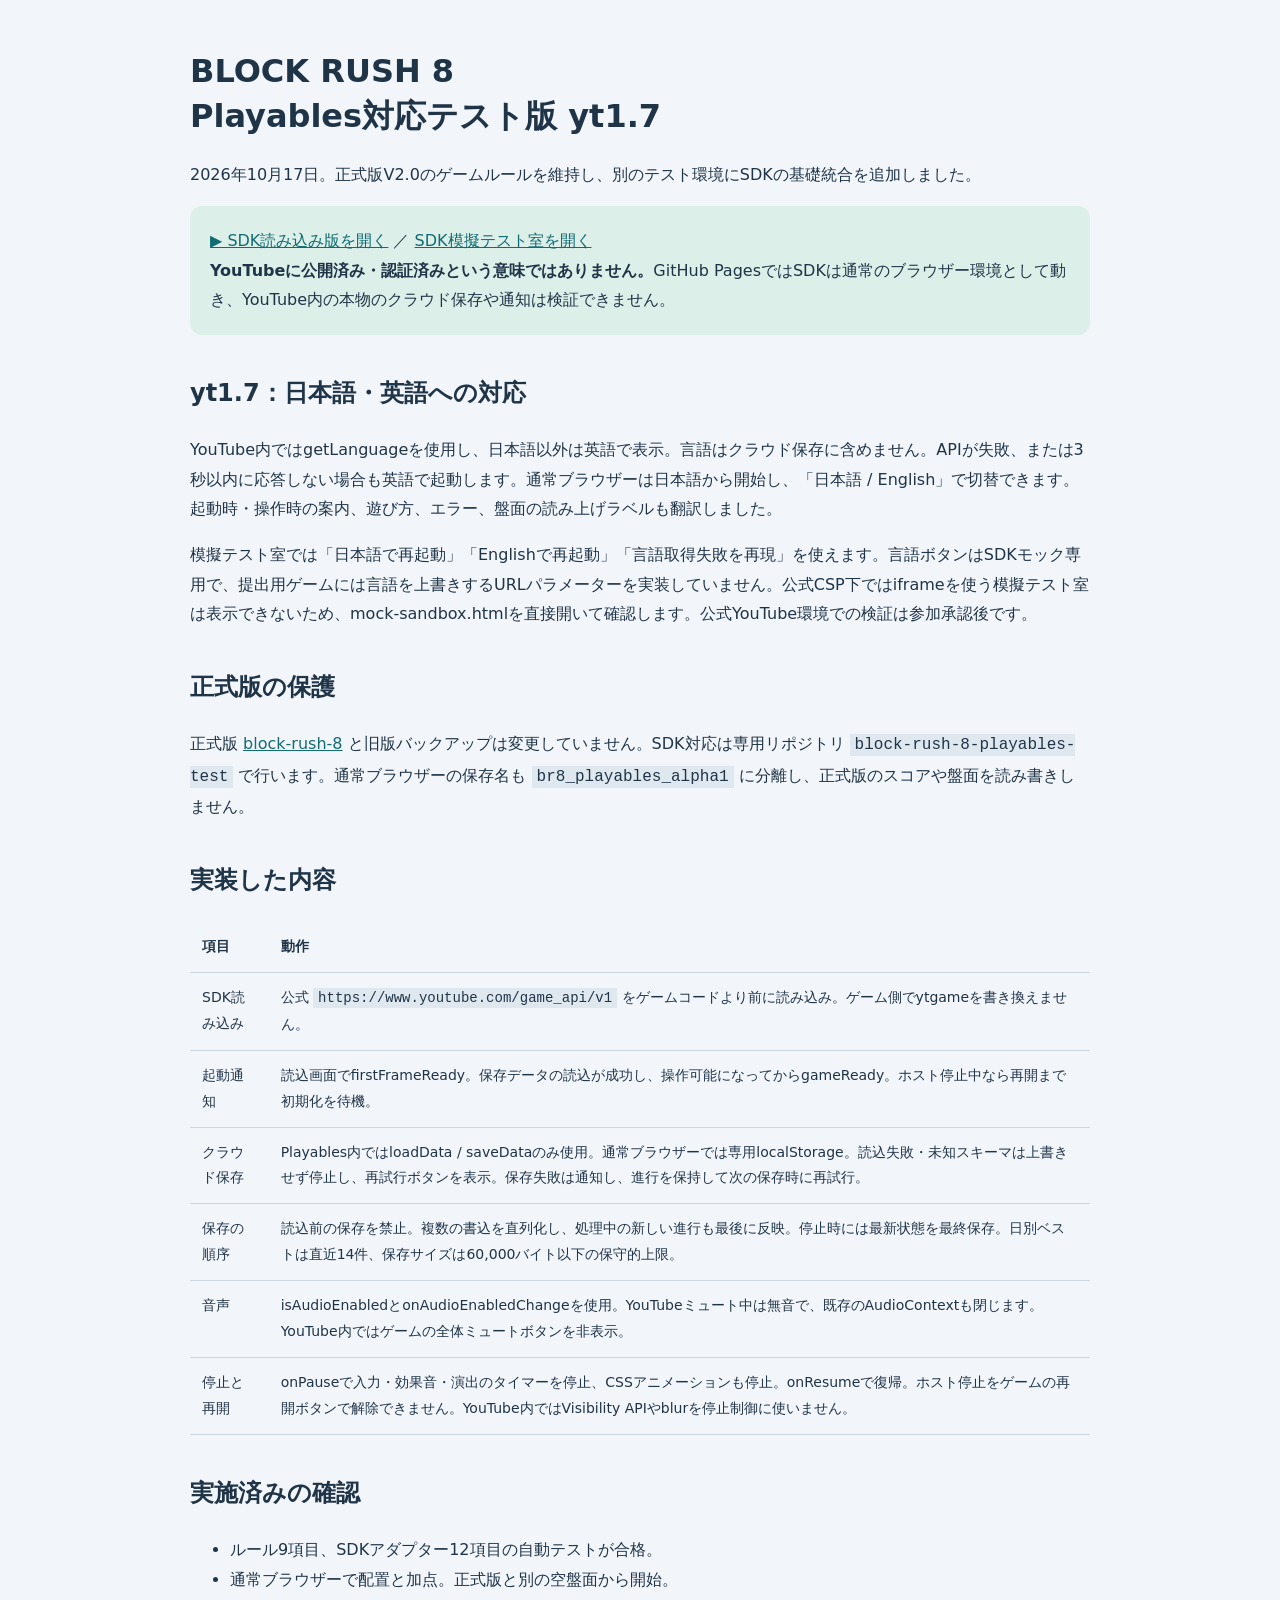
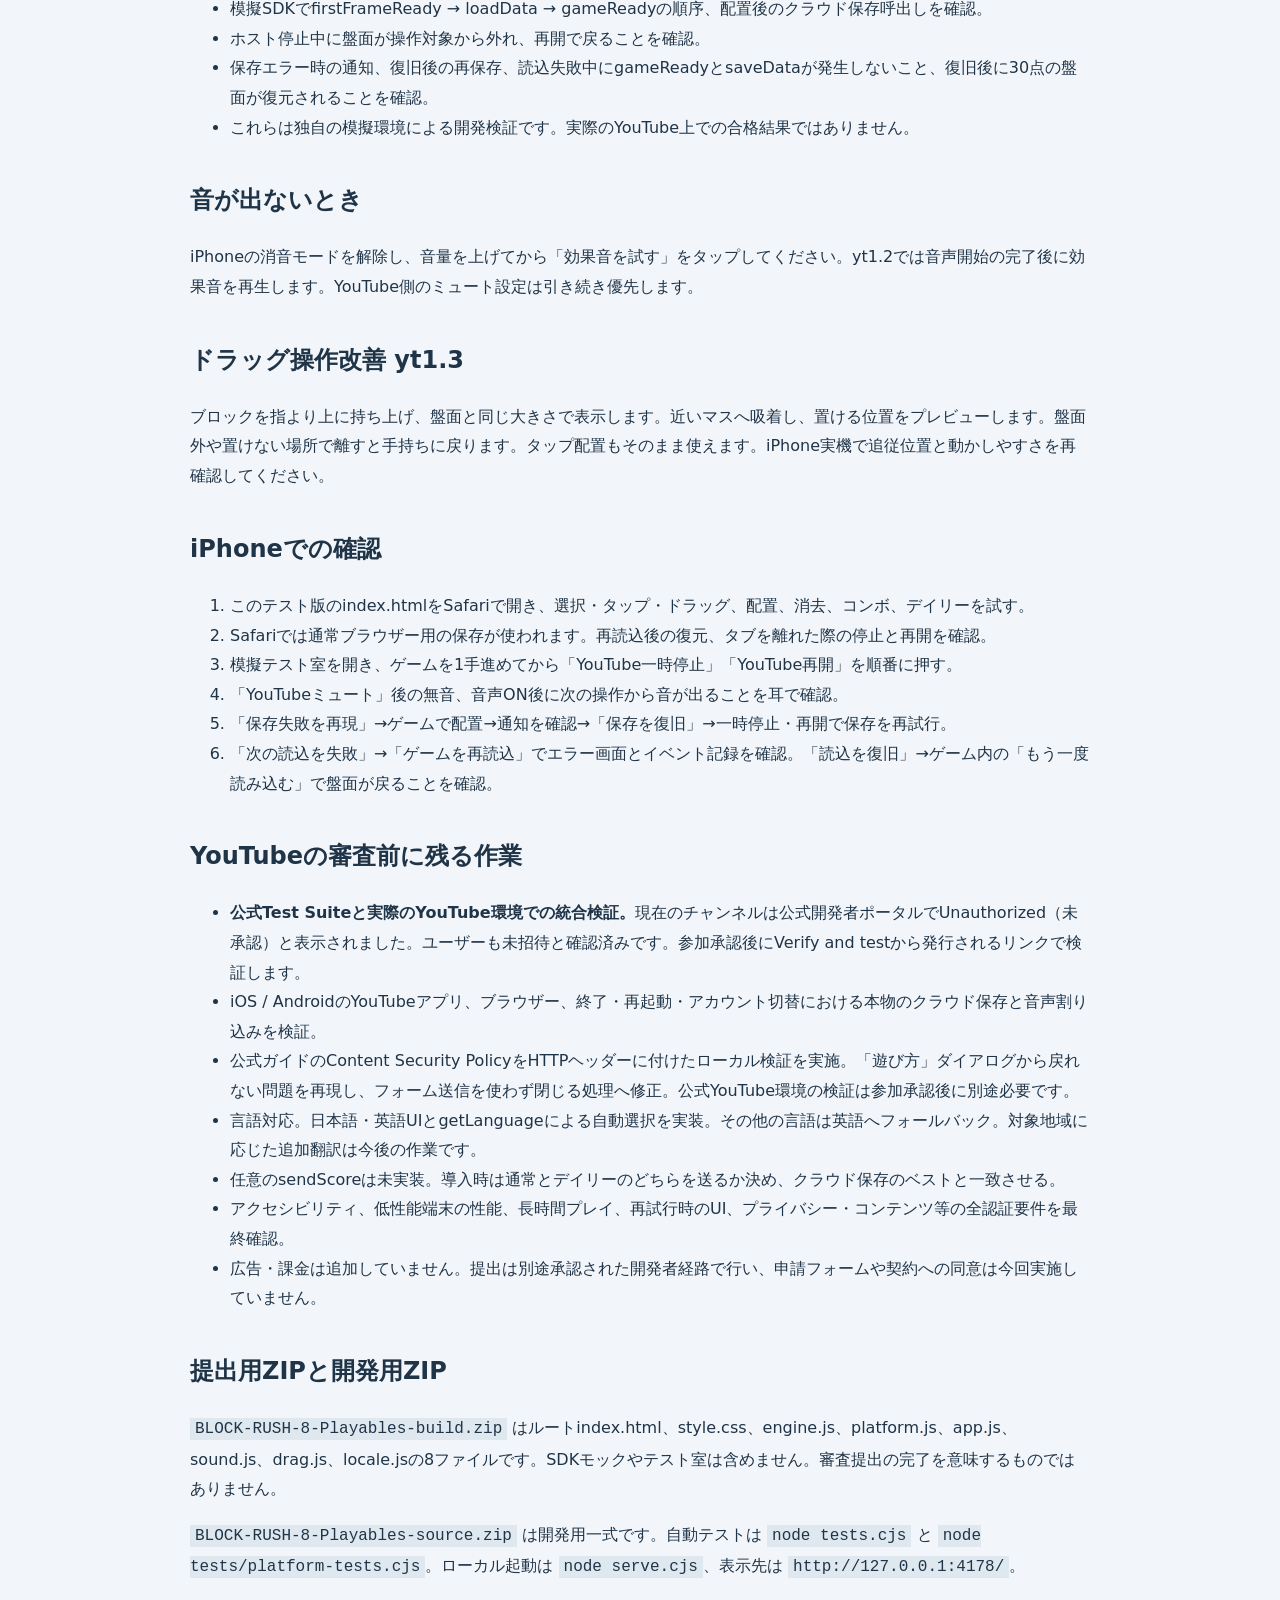
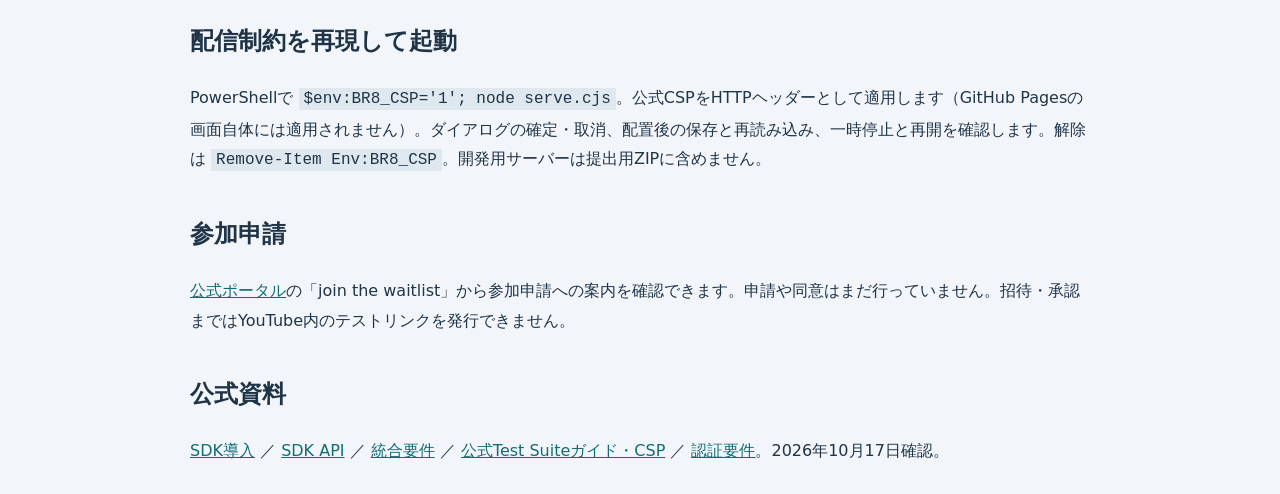
==== commit b6f2cc50: "Add Japanese and English UI using YouTube language settings" ====
--- a/GUIDE.html
+++ b/GUIDE.html
@@ -1,9 +1,10 @@
 <!doctype html><html lang="ja"><meta charset="utf-8"><meta name="viewport" content="width=device-width,initial-scale=1"><title>BLOCK RUSH 8 — Playables対応テストガイド</title><style>body{max-width:900px;margin:auto;padding:28px;font:16px/1.85 system-ui;background:#f2f6fa;color:#203448}a{color:#126c73}h1{line-height:1.4}h2{margin-top:36px}table{border-collapse:collapse;width:100%;font-size:14px}td,th{text-align:left;vertical-align:top;padding:12px;border-bottom:1px solid #ccd8e0}code{background:#dfe8ef;padding:2px 5px}.note{background:#dcefe8;border-radius:12px;padding:20px}</style>
-<h1>BLOCK RUSH 8<br>Playables対応テスト版 yt1.6</h1><p>2026年10月17日。正式版V2.0のゲームルールを維持し、別のテスト環境にSDKの基礎統合を追加しました。</p><p class="note"><a href="index.html">▶ SDK読み込み版を開く</a> ／ <a href="sdk-lab.html">SDK模擬テスト室を開く</a><br><b>YouTubeに公開済み・認証済みという意味ではありません。</b>GitHub PagesではSDKは通常のブラウザー環境として動き、YouTube内の本物のクラウド保存や通知は検証できません。</p>
-<h2>正式版の保護</h2><p>正式版 <a href="https://kazumoriasahi-wq.github.io/block-rush-8/">block-rush-8</a> と旧版バックアップは変更していません。SDK対応は専用リポジトリ <code>block-rush-8-playables-test</code> で行います。通常ブラウザーの保存名も <code>br8_playables_alpha1</code> に分離し、正式版のスコアや盤面を読み書きしません。</p>
+<h1>BLOCK RUSH 8<br>Playables対応テスト版 yt1.7</h1><p>2026年10月17日。正式版V2.0のゲームルールを維持し、別のテスト環境にSDKの基礎統合を追加しました。</p><p class="note"><a href="index.html">▶ SDK読み込み版を開く</a> ／ <a href="sdk-lab.html">SDK模擬テスト室を開く</a><br><b>YouTubeに公開済み・認証済みという意味ではありません。</b>GitHub PagesではSDKは通常のブラウザー環境として動き、YouTube内の本物のクラウド保存や通知は検証できません。</p>
+<h2>yt1.7：日本語・英語への対応</h2><p>YouTube内ではgetLanguageを使用し、日本語以外は英語で表示。言語はクラウド保存に含めません。APIが失敗、または3秒以内に応答しない場合も英語で起動します。通常ブラウザーは日本語から開始し、「日本語 / English」で切替できます。起動時・操作時の案内、遊び方、エラー、盤面の読み上げラベルも翻訳しました。</p><p>模擬テスト室では「日本語で再起動」「Englishで再起動」「言語取得失敗を再現」を使えます。言語ボタンはSDKモック専用で、提出用ゲームには言語を上書きするURLパラメーターを実装していません。公式CSP下ではiframeを使う模擬テスト室は表示できないため、mock-sandbox.htmlを直接開いて確認します。公式YouTube環境での検証は参加承認後です。</p><h2>正式版の保護</h2><p>正式版 <a href="https://kazumoriasahi-wq.github.io/block-rush-8/">block-rush-8</a> と旧版バックアップは変更していません。SDK対応は専用リポジトリ <code>block-rush-8-playables-test</code> で行います。通常ブラウザーの保存名も <code>br8_playables_alpha1</code> に分離し、正式版のスコアや盤面を読み書きしません。</p>
 <h2>実装した内容</h2><table><tr><th>項目</th><th>動作</th></tr><tr><td>SDK読み込み</td><td>公式 <code>https://www.youtube.com/game_api/v1</code> をゲームコードより前に読み込み。ゲーム側でytgameを書き換えません。</td></tr><tr><td>起動通知</td><td>読込画面でfirstFrameReady。保存データの読込が成功し、操作可能になってからgameReady。ホスト停止中なら再開まで初期化を待機。</td></tr><tr><td>クラウド保存</td><td>Playables内ではloadData / saveDataのみ使用。通常ブラウザーでは専用localStorage。読込失敗・未知スキーマは上書きせず停止し、再試行ボタンを表示。保存失敗は通知し、進行を保持して次の保存時に再試行。</td></tr><tr><td>保存の順序</td><td>読込前の保存を禁止。複数の書込を直列化し、処理中の新しい進行も最後に反映。停止時には最新状態を最終保存。日別ベストは直近14件、保存サイズは60,000バイト以下の保守的上限。</td></tr><tr><td>音声</td><td>isAudioEnabledとonAudioEnabledChangeを使用。YouTubeミュート中は無音で、既存のAudioContextも閉じます。YouTube内ではゲームの全体ミュートボタンを非表示。</td></tr><tr><td>停止と再開</td><td>onPauseで入力・効果音・演出のタイマーを停止、CSSアニメーションも停止。onResumeで復帰。ホスト停止をゲームの再開ボタンで解除できません。YouTube内ではVisibility APIやblurを停止制御に使いません。</td></tr></table>
 <h2>実施済みの確認</h2><ul><li>ルール9項目、SDKアダプター12項目の自動テストが合格。</li><li>通常ブラウザーで配置と加点。正式版と別の空盤面から開始。</li><li>模擬SDKでfirstFrameReady → loadData → gameReadyの順序、配置後のクラウド保存呼出しを確認。</li><li>ホスト停止中に盤面が操作対象から外れ、再開で戻ることを確認。</li><li>保存エラー時の通知、復旧後の再保存、読込失敗中にgameReadyとsaveDataが発生しないこと、復旧後に30点の盤面が復元されることを確認。</li><li>これらは独自の模擬環境による開発検証です。実際のYouTube上での合格結果ではありません。</li></ul>
 <h2>音が出ないとき</h2><p>iPhoneの消音モードを解除し、音量を上げてから「効果音を試す」をタップしてください。yt1.2では音声開始の完了後に効果音を再生します。YouTube側のミュート設定は引き続き優先します。</p><h2>ドラッグ操作改善 yt1.3</h2><p>ブロックを指より上に持ち上げ、盤面と同じ大きさで表示します。近いマスへ吸着し、置ける位置をプレビューします。盤面外や置けない場所で離すと手持ちに戻ります。タップ配置もそのまま使えます。iPhone実機で追従位置と動かしやすさを再確認してください。</p><h2>iPhoneでの確認</h2><ol><li>このテスト版のindex.htmlをSafariで開き、選択・タップ・ドラッグ、配置、消去、コンボ、デイリーを試す。</li><li>Safariでは通常ブラウザー用の保存が使われます。再読込後の復元、タブを離れた際の停止と再開を確認。</li><li>模擬テスト室を開き、ゲームを1手進めてから「YouTube一時停止」「YouTube再開」を順番に押す。</li><li>「YouTubeミュート」後の無音、音声ON後に次の操作から音が出ることを耳で確認。</li><li>「保存失敗を再現」→ゲームで配置→通知を確認→「保存を復旧」→一時停止・再開で保存を再試行。</li><li>「次の読込を失敗」→「ゲームを再読込」でエラー画面とイベント記録を確認。「読込を復旧」→ゲーム内の「もう一度読み込む」で盤面が戻ることを確認。</li></ol>
-<h2>YouTubeの審査前に残る作業</h2><ul><li><b>公式Test Suiteと実際のYouTube環境での統合検証。</b>現在のチャンネルは公式開発者ポータルでUnauthorized（未承認）と表示されました。ユーザーも未招待と確認済みです。参加承認後にVerify and testから発行されるリンクで検証します。</li><li>iOS / AndroidのYouTubeアプリ、ブラウザー、終了・再起動・アカウント切替における本物のクラウド保存と音声割り込みを検証。</li><li>公式ガイドのContent Security PolicyをHTTPヘッダーに付けたローカル検証を実施。「遊び方」ダイアログから戻れない問題を再現し、フォーム送信を使わず閉じる処理へ修正。公式YouTube環境の検証は参加承認後に別途必要です。</li><li>言語対応。現在のゲームUIは日本語です。getLanguageと表示文言の切替、および対象地域の要件を整理。</li><li>任意のsendScoreは未実装。導入時は通常とデイリーのどちらを送るか決め、クラウド保存のベストと一致させる。</li><li>アクセシビリティ、低性能端末の性能、長時間プレイ、再試行時のUI、プライバシー・コンテンツ等の全認証要件を最終確認。</li><li>広告・課金は追加していません。提出は別途承認された開発者経路で行い、申請フォームや契約への同意は今回実施していません。</li></ul>
-<h2>提出用ZIPと開発用ZIP</h2><p><code>BLOCK-RUSH-8-Playables-build.zip</code> はルートindex.html、style.css、engine.js、platform.js、app.js、sound.js、drag.jsの7ファイルです。SDKモックやテスト室は含めません。審査提出の完了を意味するものではありません。</p><p><code>BLOCK-RUSH-8-Playables-source.zip</code> は開発用一式です。自動テストは <code>node tests.cjs</code> と <code>node tests/platform-tests.cjs</code>。ローカル起動は <code>node serve.cjs</code>、表示先は <code>http://127.0.0.1:4178/</code>。</p>
+<h2>YouTubeの審査前に残る作業</h2><ul><li><b>公式Test Suiteと実際のYouTube環境での統合検証。</b>現在のチャンネルは公式開発者ポータルでUnauthorized（未承認）と表示されました。ユーザーも未招待と確認済みです。参加承認後にVerify and testから発行されるリンクで検証します。</li><li>iOS / AndroidのYouTubeアプリ、ブラウザー、終了・再起動・アカウント切替における本物のクラウド保存と音声割り込みを検証。</li><li>公式ガイドのContent Security PolicyをHTTPヘッダーに付けたローカル検証を実施。「遊び方」ダイアログから戻れない問題を再現し、フォーム送信を使わず閉じる処理へ修正。公式YouTube環境の検証は参加承認後に別途必要です。</li><li>言語対応。日本語・英語UIとgetLanguageによる自動選択を実装。その他の言語は英語へフォールバック。対象地域に応じた追加翻訳は今後の作業です。</li><li>任意のsendScoreは未実装。導入時は通常とデイリーのどちらを送るか決め、クラウド保存のベストと一致させる。</li><li>アクセシビリティ、低性能端末の性能、長時間プレイ、再試行時のUI、プライバシー・コンテンツ等の全認証要件を最終確認。</li><li>広告・課金は追加していません。提出は別途承認された開発者経路で行い、申請フォームや契約への同意は今回実施していません。</li></ul>
+<h2>提出用ZIPと開発用ZIP</h2><p><code>BLOCK-RUSH-8-Playables-build.zip</code> はルートindex.html、style.css、engine.js、platform.js、app.js、sound.js、drag.js、locale.jsの8ファイルです。SDKモックやテスト室は含めません。審査提出の完了を意味するものではありません。</p><p><code>BLOCK-RUSH-8-Playables-source.zip</code> は開発用一式です。自動テストは <code>node tests.cjs</code> と <code>node tests/platform-tests.cjs</code>。ローカル起動は <code>node serve.cjs</code>、表示先は <code>http://127.0.0.1:4178/</code>。</p>
 <h2>配信制約を再現して起動</h2><p>PowerShellで <code>$env:BR8_CSP='1'; node serve.cjs</code>。公式CSPをHTTPヘッダーとして適用します（GitHub Pagesの画面自体には適用されません）。ダイアログの確定・取消、配置後の保存と再読み込み、一時停止と再開を確認します。解除は <code>Remove-Item Env:BR8_CSP</code>。開発用サーバーは提出用ZIPに含めません。</p><h2>参加申請</h2><p><a href="https://www.youtube.com/playables_portal">公式ポータル</a>の「join the waitlist」から参加申請への案内を確認できます。申請や同意はまだ行っていません。招待・承認まではYouTube内のテストリンクを発行できません。</p><h2>公式資料</h2><p><a href="https://developers.google.com/youtube/gaming/playables/reference/getting_started">SDK導入</a> ／ <a href="https://developers.google.com/youtube/gaming/playables/reference/sdk">SDK API</a> ／ <a href="https://developers.google.com/youtube/gaming/playables/certification/requirements_integration">統合要件</a> ／ <a href="https://developers.google.com/youtube/gaming/playables/reference/test_suite_guide">公式Test Suiteガイド・CSP</a> ／ <a href="https://developers.google.com/youtube/gaming/playables/certification/requirements">認証要件</a>。2026年10月17日確認。</p></html>
+
